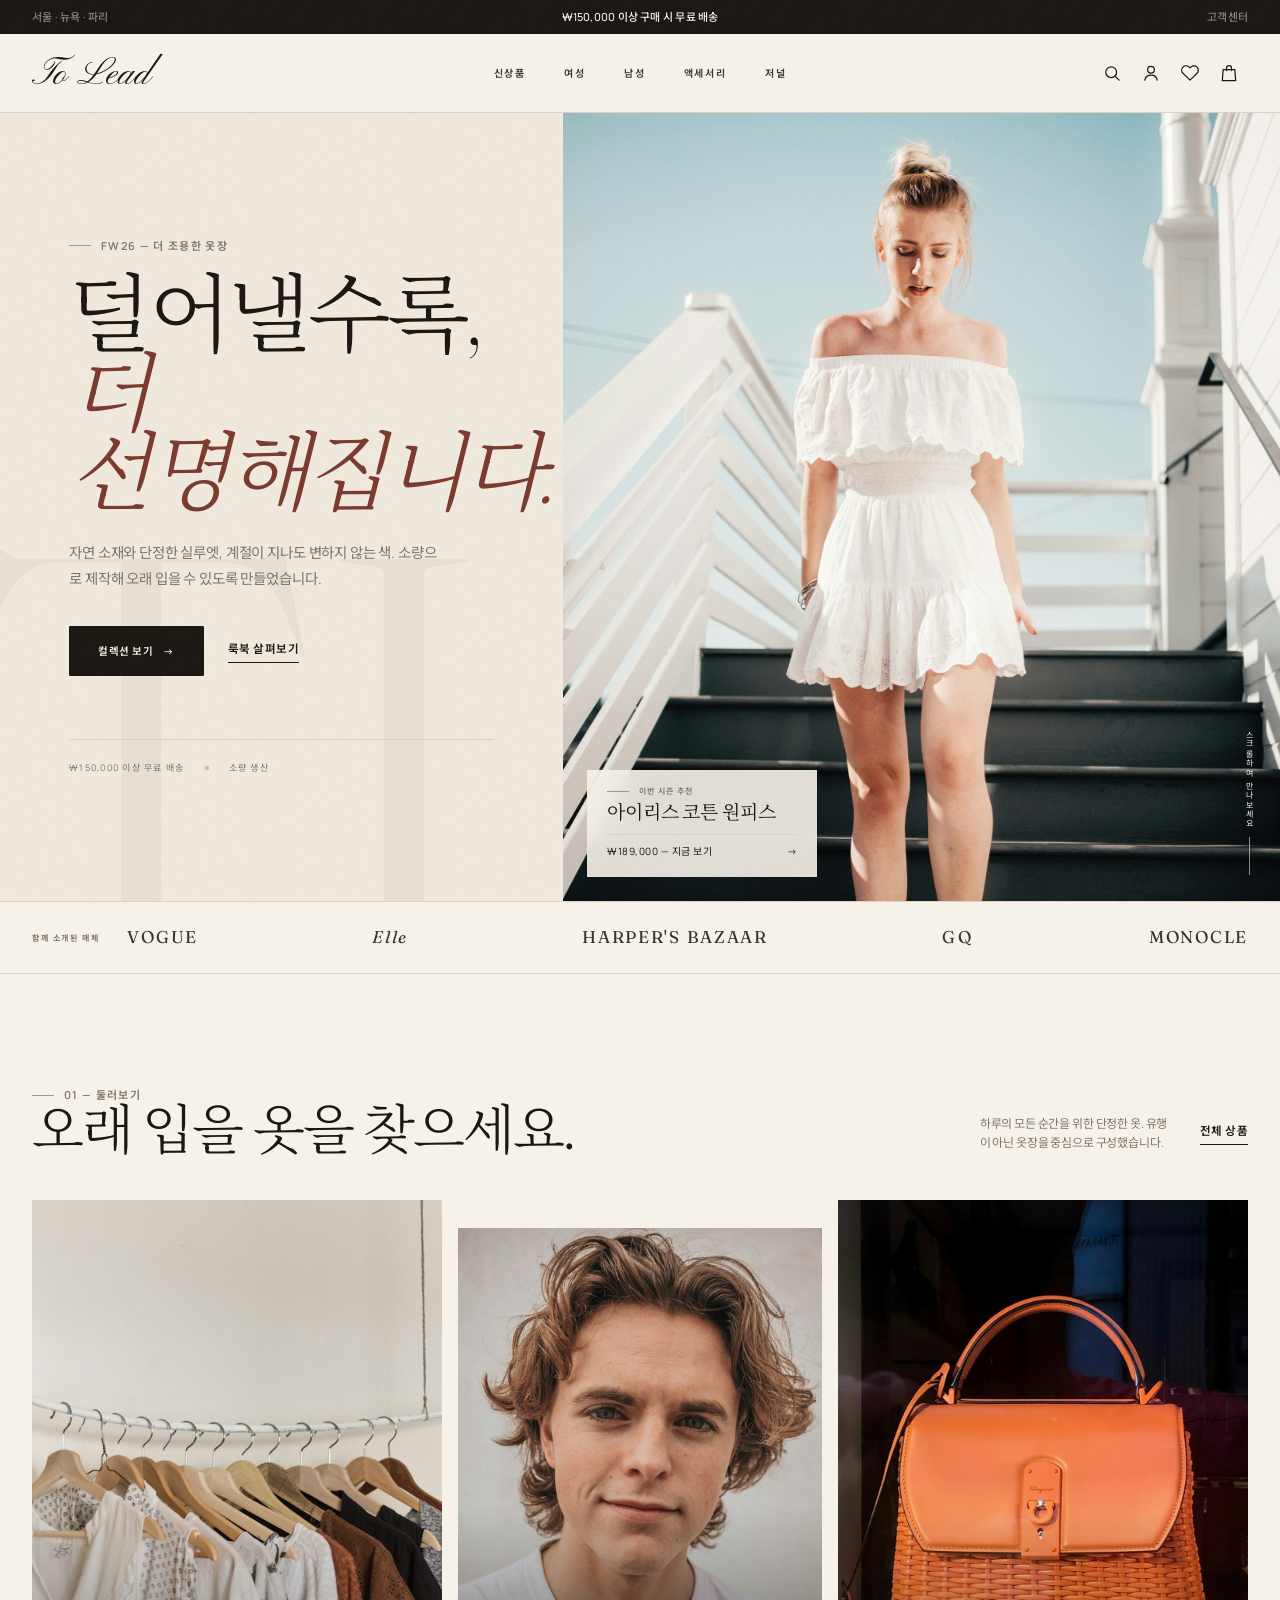
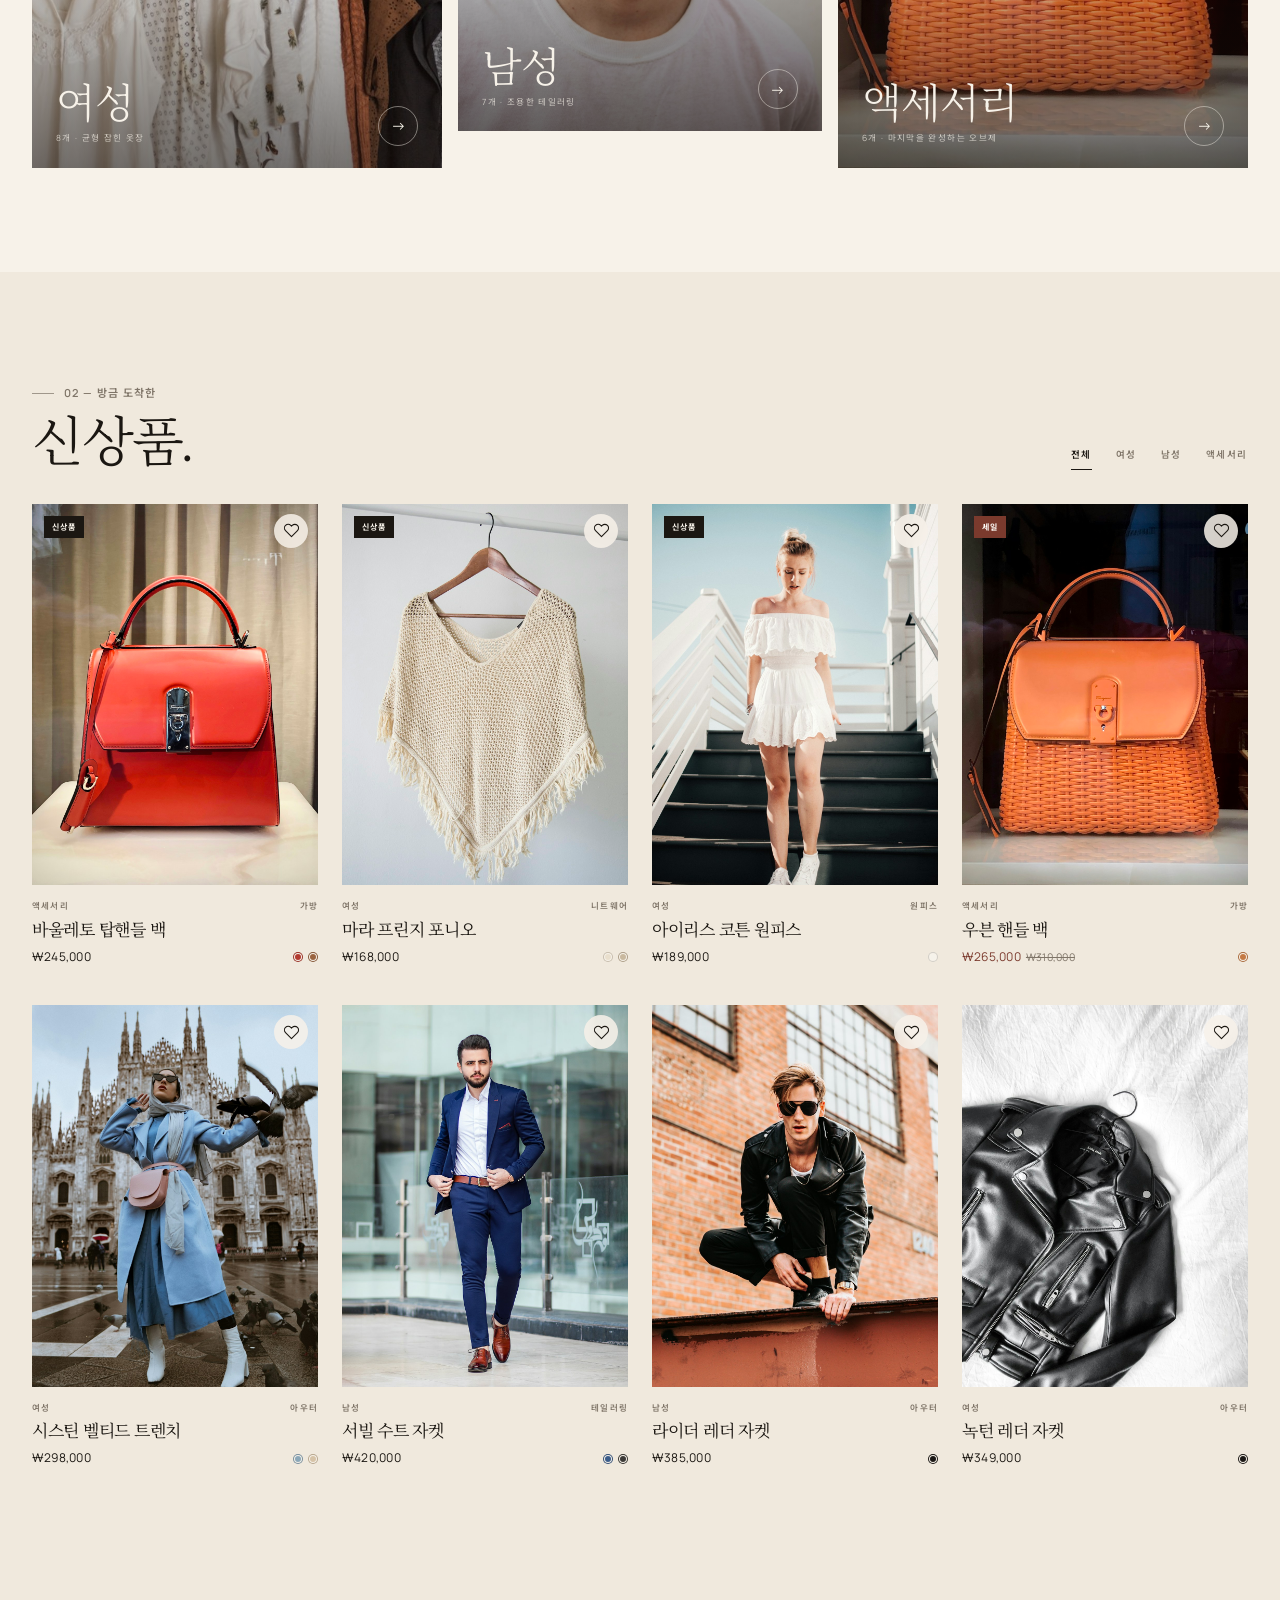
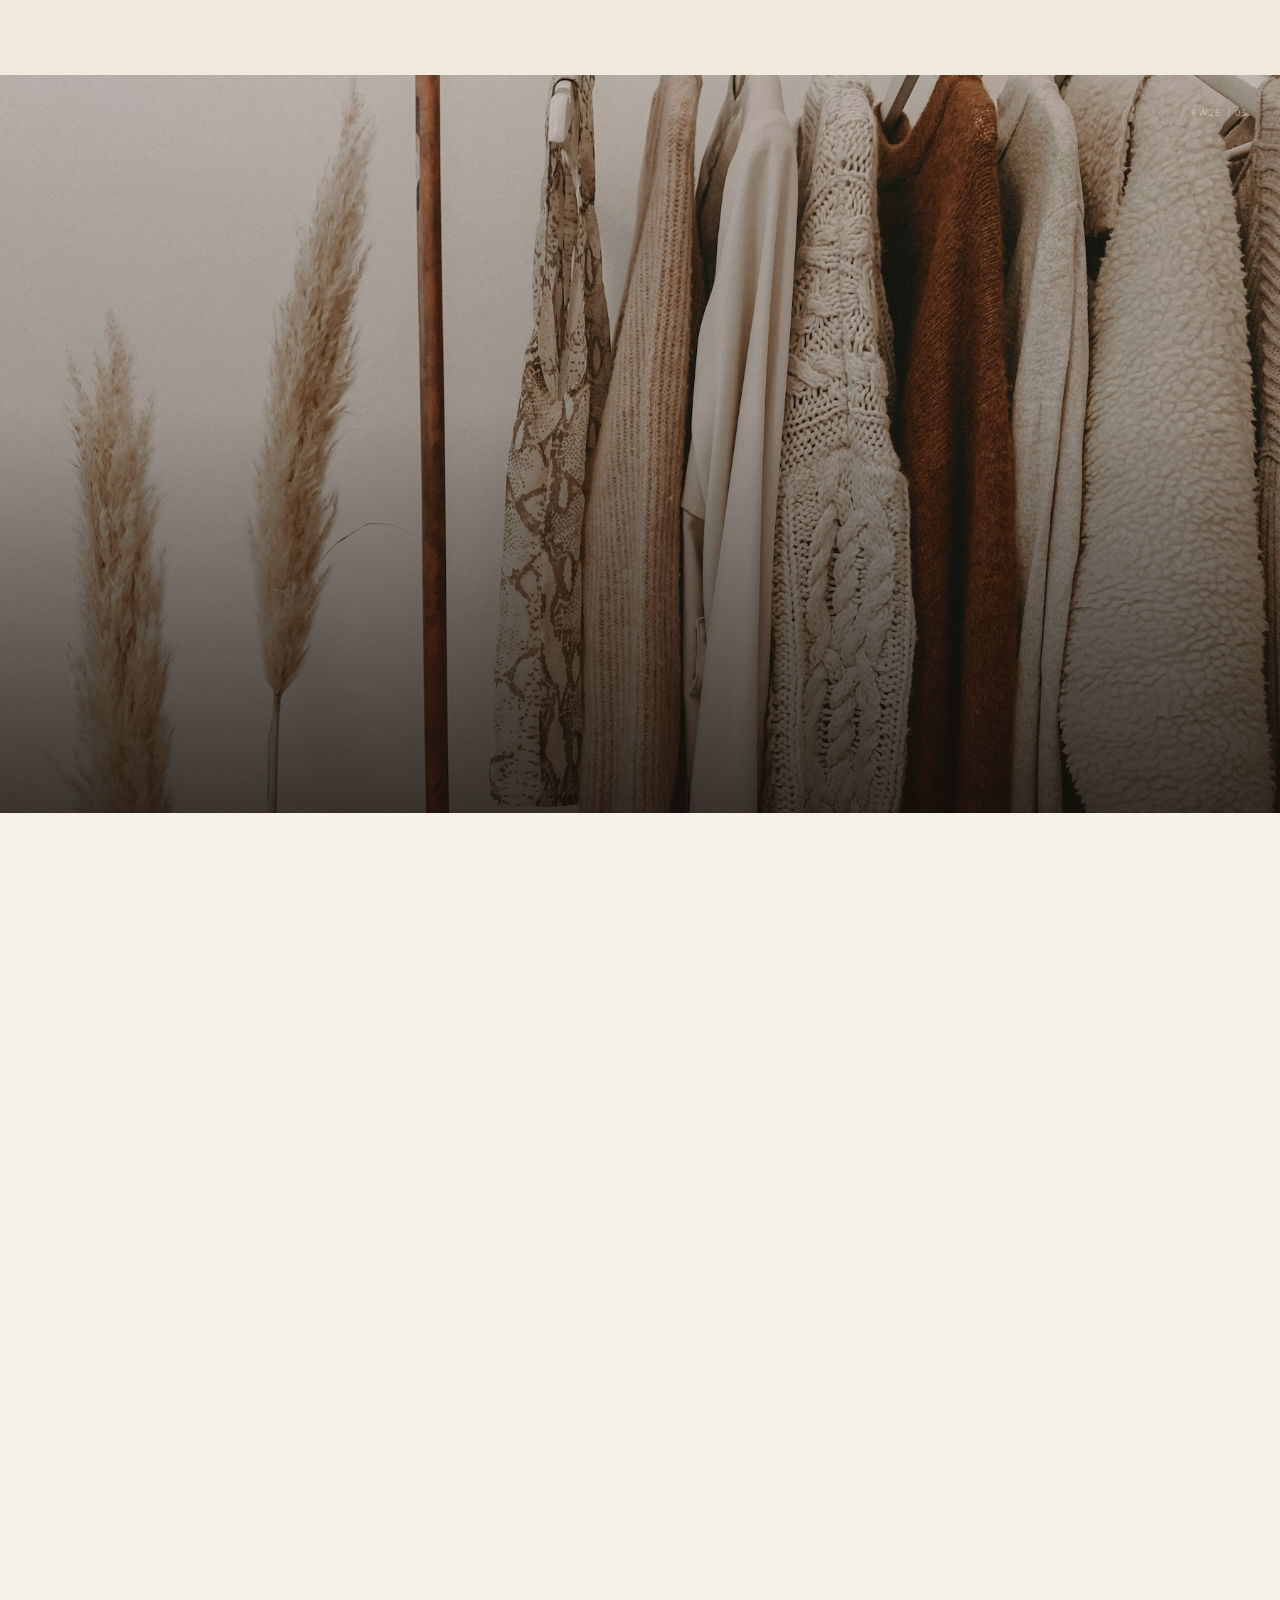
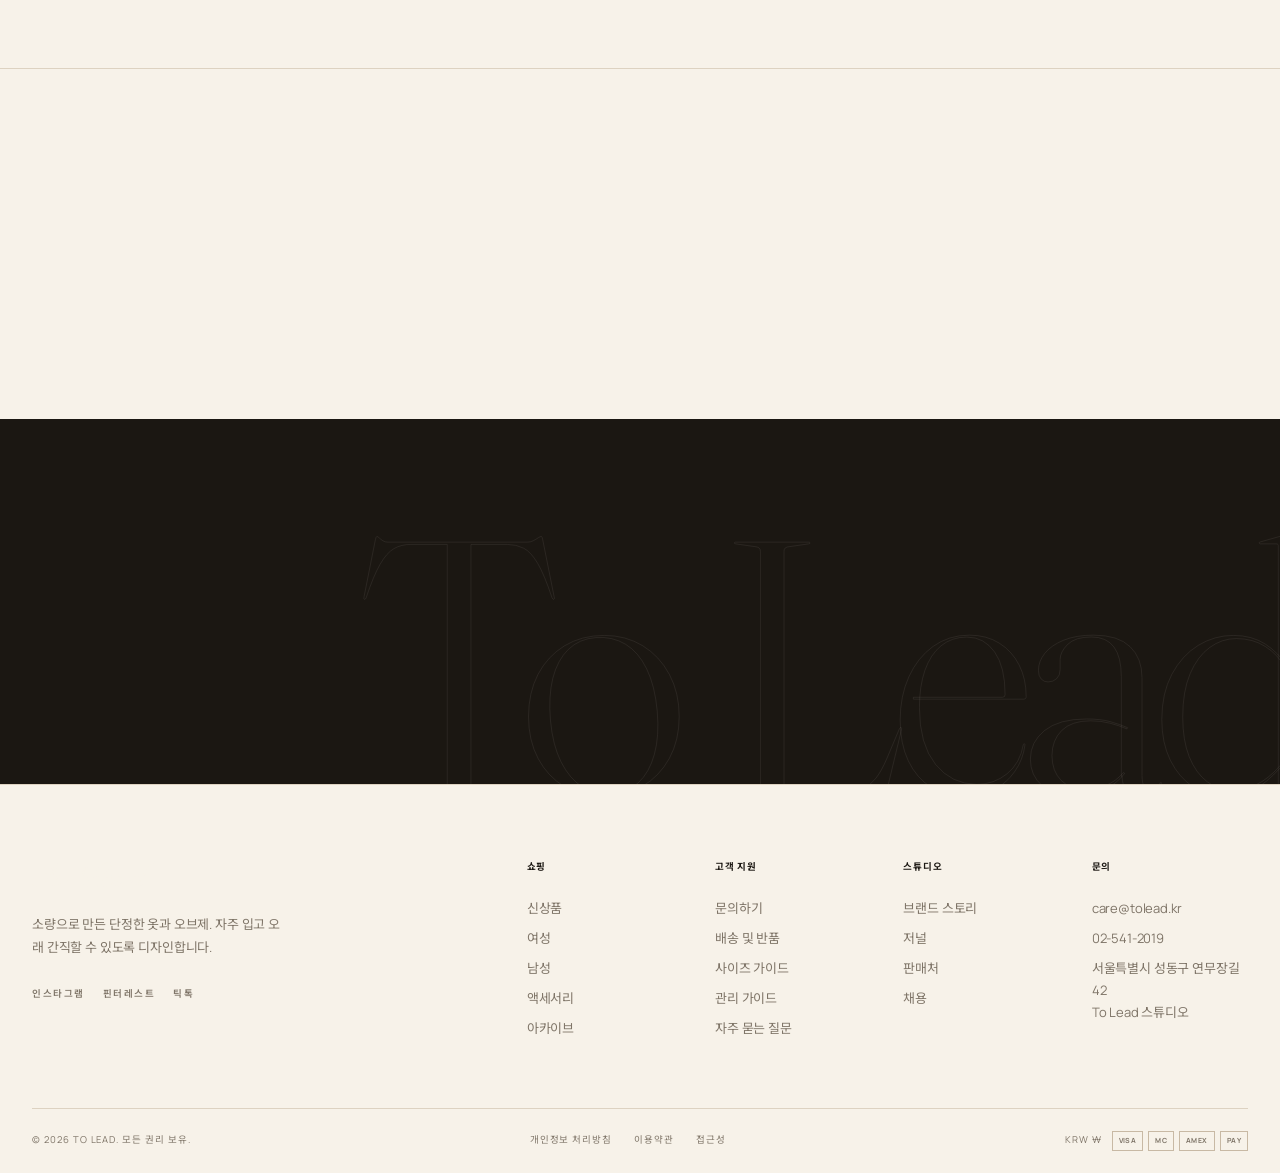
==== index.html @ ca3bbfea "feat: rebrand as To Lead with Korean storefront and full admin content editor" ====
<!DOCTYPE html>
<html lang="ko" class="no-js">
<head>
  <meta charset="utf-8">
  <meta name="viewport" content="width=device-width, initial-scale=1">
  <meta name="theme-color" content="#f7f2e9">
  <meta name="description" content="To Lead — 자연 소재와 단정한 실루엣으로 오래 입을 수 있는 옷을 소량 제작합니다.">
  <title>To Lead — 오래 입는 옷</title>
  <link rel="icon" href="assets/favicon.svg" type="image/svg+xml">
  <link rel="preconnect" href="https://fonts.googleapis.com">
  <link rel="preconnect" href="https://fonts.gstatic.com" crossorigin>
  <link href="https://fonts.googleapis.com/css2?family=Fraunces:ital,opsz,wght@0,9..144,300..600;1,9..144,300..600&family=Manrope:wght@300;400;500;600;700&family=Noto+Sans+KR:wght@300;400;500;600&family=Noto+Serif+KR:wght@300;400;500;600&family=Pinyon+Script&display=swap" rel="stylesheet">
  <link rel="stylesheet" href="assets/css/base.css">
  <link rel="stylesheet" href="assets/css/home.css">
  <script>document.documentElement.className = document.documentElement.className.replace('no-js', 'js');</script>
</head>
<body data-page="home">
  <noscript><div class="noscript-note">To Lead는 컬렉션과 쇼핑백을 보려면 JavaScript가 필요합니다.</div></noscript>
  <div id="site-header"></div>

  <main id="main">
    <!-- Hero ---------------------------------------------------------------->
    <section class="hero" aria-labelledby="hero-title">
      <div class="hero__copy">
        <p class="eyebrow hero__eyebrow" data-hero-eyebrow data-content="heroEyebrow">FW26 — 더 조용한 옷장</p>
        <h1 class="display hero__title" id="hero-title">
          <span data-hero-title data-content="heroTitle">덜어낼수록,</span>
          <em data-hero-italic data-content="heroItalic">더 선명해집니다.</em>
        </h1>
        <p class="hero__lede" data-hero-lede data-content="heroLede">자연 소재와 단정한 실루엣, 계절이 지나도 변하지 않는 색.</p>
        <div class="hero__actions">
          <a class="btn" href="shop.html" data-hero-cta>컬렉션 보기 <span aria-hidden="true">→</span></a>
          <a class="link-underline" href="index.html#editorial" data-content="heroSecondary">룩북 살펴보기</a>
        </div>
        <div class="hero__foot">
          <span data-content="pdpAssurance1">₩150,000 이상 무료 배송</span>
          <span data-content="value2Title">소량 생산</span>
        </div>
      </div>
      <figure class="hero__media">
        <img src="assets/images/hero.jpg" alt="돌계단 위에서 화이트 코튼 원피스를 입은 모델" fetchpriority="high" data-content-src="heroImage" data-content-alt="heroImageAlt">
        <figcaption class="hero__caption">
          <span class="eyebrow" data-content="heroCaptionLabel">이번 시즌 추천</span>
          <strong data-content="heroCaptionName">아이리스 코튼 원피스</strong>
          <a href="product.html?id=iris-cotton-dress" data-hero-product><span data-content="heroCaptionPrice">₩189,000 — 지금 보기</span><span aria-hidden="true">→</span></a>
        </figcaption>
        <span class="hero__scroll" data-content="heroScroll">스크롤하여 만나보세요</span>
      </figure>
    </section>

    <!-- Press --------------------------------------------------------------->
    <section class="press" aria-labelledby="press-label">
      <div class="press__inner container-wide">
        <span class="press__label" id="press-label" data-content="pressLabel">함께 소개된 매체</span>
        <div class="press__logos" aria-label="Vogue, Elle, Harper's Bazaar, GQ, Monocle">
          <span data-content="press1">VOGUE</span><span data-content="press2">Elle</span><span data-content="press3">HARPER'S BAZAAR</span><span data-content="press4">GQ</span><span data-content="press5">MONOCLE</span>
        </div>
      </div>
    </section>

    <!-- Categories ---------------------------------------------------------->
    <section class="section categories" aria-labelledby="categories-title">
      <div class="container-wide">
        <div class="section-head" data-reveal>
          <div>
            <p class="eyebrow" data-content="categoriesEyebrow">01 — 둘러보기</p>
            <h2 class="section-head__title" id="categories-title" data-content="categoriesTitle">오래 입을 옷을 찾으세요.</h2>
          </div>
          <div class="section-head__side">
            <p class="section-head__note" data-content="categoriesNote">하루의 모든 순간을 위한 단정한 옷.</p>
            <a class="link-underline" href="shop.html" data-content="categoriesCta">전체 상품 <span aria-hidden="true">→</span></a>
          </div>
        </div>
        <div class="categories__grid">
          <a class="category-card" href="shop.html?gender=women" data-reveal>
            <div class="category-card__media"><img src="assets/images/category-women.jpg" alt="아이보리 블라우스가 걸린 옷장" loading="lazy" data-content-src="catWomenImage" data-content-alt="catWomenAlt"></div>
            <div class="category-card__body">
              <div><div class="category-card__title" data-content="catWomenTitle">여성</div><div class="category-card__meta" data-category-count="women" data-content="catWomenMeta">균형 잡힌 옷장</div></div>
              <span class="category-card__arrow" aria-hidden="true">→</span>
            </div>
          </a>
          <a class="category-card" href="shop.html?gender=men" data-reveal data-delay="1">
            <div class="category-card__media"><img src="assets/images/category-men.jpg" alt="화이트 헤비 코튼 티를 입은 남성" loading="lazy" data-content-src="catMenImage" data-content-alt="catMenAlt"></div>
            <div class="category-card__body">
              <div><div class="category-card__title" data-content="catMenTitle">남성</div><div class="category-card__meta" data-category-count="men" data-content="catMenMeta">조용한 테일러링</div></div>
              <span class="category-card__arrow" aria-hidden="true">→</span>
            </div>
          </a>
          <a class="category-card" href="shop.html?gender=accessories" data-reveal data-delay="2">
            <div class="category-card__media"><img src="assets/images/category-accessories.jpg" alt="오렌지 컬러 우븐 레더 백" loading="lazy" data-content-src="catAccImage" data-content-alt="catAccAlt"></div>
            <div class="category-card__body">
              <div><div class="category-card__title" data-content="catAccTitle">액세서리</div><div class="category-card__meta" data-category-count="accessories" data-content="catAccMeta">마지막을 완성하는 오브제</div></div>
              <span class="category-card__arrow" aria-hidden="true">→</span>
            </div>
          </a>
        </div>
      </div>
    </section>

    <!-- New in -------------------------------------------------------------->
    <section class="section new-in" aria-labelledby="new-title">
      <div class="container-wide">
        <div class="new-in__head" data-reveal>
          <div>
            <p class="eyebrow" data-content="newEyebrow">02 — 방금 도착한</p>
            <h2 class="section-head__title" id="new-title" style="margin-top:14px" data-content="newTitle">신상품.</h2>
          </div>
          <div class="collection-tabs" role="tablist" aria-label="신상품 필터">
            <button type="button" class="is-active" data-new-filter="all" role="tab" aria-selected="true">전체</button>
            <button type="button" data-new-filter="women" role="tab" aria-selected="false" data-nav-label="navWomen">여성</button>
            <button type="button" data-new-filter="men" role="tab" aria-selected="false" data-nav-label="navMen">남성</button>
            <button type="button" data-new-filter="accessories" role="tab" aria-selected="false" data-nav-label="navAccessories">액세서리</button>
          </div>
        </div>
        <div class="product-grid" id="new-grid" aria-live="polite"></div>
        <div class="new-in__foot" data-reveal>
          <a class="btn btn--outline" href="shop.html?collection=new" data-content="newCta">신상품 전체 보기</a>
        </div>
      </div>
    </section>

    <!-- Editorial ----------------------------------------------------------->
    <section class="editorial" id="editorial" aria-labelledby="editorial-title">
      <img class="editorial__bg" src="assets/images/editorial.jpg" alt="드라이 팜파스와 뉴트럴 컬러 의류가 걸린 랙" loading="lazy" data-content-src="editorialImage" data-content-alt="editorialAlt">
      <span class="editorial__index" data-content="editorialIndex">FW26 / 03</span>
      <div class="editorial__inner container-wide">
        <div data-reveal>
          <p class="eyebrow eyebrow--light" data-content="editorialEyebrow">FW26 에디트</p>
          <h2 class="editorial__title" id="editorial-title" data-editorial-title><span data-content="editorialTitle">부드러운 구조,</span> <em data-content="editorialItalic">조용한 확신.</em></h2>
        </div>
        <div class="editorial__side" data-reveal data-delay="1">
          <p data-editorial-lede data-content="editorialLede">질감과 비율, 그리고 오래 곁에 남는 옷에 대한 탐구.</p>
          <a class="btn btn--ghost-light" href="shop.html" data-content="editorialCta">에디트 쇼핑하기 <span aria-hidden="true">→</span></a>
        </div>
      </div>
    </section>

    <!-- Story --------------------------------------------------------------->
    <section class="section story" id="story" aria-labelledby="story-title">
      <div class="container-wide story__grid">
        <div class="story__media" data-reveal>
          <img src="assets/images/story.jpg" alt="따뜻한 톤의 의류가 걸린 To Lead 스튜디오" loading="lazy" data-content-src="storyImage" data-content-alt="storyAlt">
          <span class="story__stamp" data-content="storyStamp" data-content-breaks>소량 제작<br>2019년부터</span>
        </div>
        <div class="story__copy" data-reveal data-delay="1">
          <p class="eyebrow" data-content="storyEyebrow">04 — 우리의 방식</p>
          <h2 class="story__title" id="story-title"><span data-content="storyTitle">더 적게, 더 좋게.</span> <em data-content="storyItalic">의도적으로.</em></h2>
          <p data-content="storyP1">포르투갈, 이탈리아, 한국의 작은 메이커들과 함께 소량으로 제작합니다.</p>
          <p data-content="storyP2">자연 소재. 정직한 구조. 유행을 타지 않는 색.</p>
          <p class="story__signature" data-content="storySignature">— To Lead 스튜디오</p>
          <div class="story__stats">
            <div class="story__stat"><strong data-content="storyStat1Value">30</strong><span data-content="storyStat1Label">시즌당 아이템</span></div>
            <div class="story__stat"><strong data-content="storyStat2Value">12</strong><span data-content="storyStat2Label">협업 메이커</span></div>
            <div class="story__stat"><strong data-content="storyStat3Value">96%</strong><span data-content="storyStat3Label">천연 소재</span></div>
          </div>
        </div>
      </div>
    </section>

    <!-- Values -------------------------------------------------------------->
    <section class="section--tight values" aria-label="우리의 약속">
      <div class="container-wide">
        <div class="values__grid">
          <div class="value" data-reveal>
            <svg viewBox="0 0 24 24" aria-hidden="true"><path d="M20.5 3.5C13 3.5 5 7 5 14.5c0 3 2 6 5 6 7.5 0 10.5-8.5 10.5-17Z"/><path d="M4 21c2.5-6 6.5-10.5 12-14"/></svg>
            <h3 data-content="value1Title">천연 소재</h3>
            <p data-content="value1Text">울, 실크, 리넨, 유기농 코튼.</p>
          </div>
          <div class="value" data-reveal data-delay="1">
            <svg viewBox="0 0 24 24" aria-hidden="true"><path d="M4 7h16v13H4z"/><path d="M8 7V4h8v3M4 12h16"/><path d="M10 12v3h4v-3"/></svg>
            <h3 data-content="value2Title">소량 생산</h3>
            <p data-content="value2Text">협업 아틀리에와 한정 수량으로 제작합니다.</p>
          </div>
          <div class="value" data-reveal data-delay="2">
            <svg viewBox="0 0 24 24" aria-hidden="true"><path d="M3 12a9 9 0 1 0 3-6.7"/><path d="M3 4v5h5"/><path d="M12 7v5l3 2"/></svg>
            <h3 data-content="value3Title">30일 반품</h3>
            <p data-content="value3Text">배송 후 30일 이내 무료로 반품할 수 있습니다.</p>
          </div>
          <div class="value" data-reveal data-delay="3">
            <svg viewBox="0 0 24 24" aria-hidden="true"><path d="M2 7h11v10H2zM13 10h4l4 3v4h-8z"/><circle cx="6" cy="18" r="2"/><circle cx="18" cy="18" r="2"/></svg>
            <h3 data-content="value4Title">탄소중립 배송</h3>
            <p data-content="value4Text">모든 주문은 재생·재활용 포장재로 배송됩니다.</p>
          </div>
        </div>
      </div>
    </section>

    <!-- Newsletter ---------------------------------------------------------->
    <section class="newsletter" id="newsletter" aria-labelledby="newsletter-title">
      <div class="container-wide newsletter__grid">
        <div data-reveal>
          <p class="eyebrow eyebrow--light" data-content="newsletterEyebrow">프라이빗 리스트</p>
          <h2 class="newsletter__title" id="newsletter-title"><span data-content="newsletterTitle">조용한 리스트에</span> <em data-content="newsletterItalic">함께하세요.</em></h2>
        </div>
        <div class="newsletter__copy" data-reveal data-delay="1">
          <p data-content="newsletterCopy">신상품과 스튜디오 노트를 가장 먼저 받아보세요.</p>
          <form class="newsletter-form" id="newsletter-form" novalidate>
            <label class="sr-only" for="newsletter-email">이메일 주소</label>
            <input id="newsletter-email" type="email" name="email" placeholder="이메일 주소" autocomplete="email" required>
            <button type="submit" data-content="newsletterButton">구독하기 <span aria-hidden="true">→</span></button>
          </form>
          <p class="newsletter__note" data-content="newsletterNote">구독 시 개인정보 처리방침에 동의하게 됩니다.</p>
          <div class="newsletter__success" role="status">
            <strong data-content="newsletterSuccessTitle">리스트에 등록되었습니다.</strong>
            <span data-content="newsletterSuccessText">스튜디오의 편지와 신상품 소식을 보내드릴게요.</span>
          </div>
        </div>
      </div>
    </section>
  </main>

  <div id="site-footer"></div>

  <script src="assets/js/store.js"></script>
  <script src="assets/js/ui.js"></script>
  <script src="assets/js/home.js"></script>
</body>
</html>
---- assets/css/base.css ----
/* ==========================================================================
   To Lead — base design system
   ========================================================================== */

:root {
  --paper: #f7f2e9;
  --paper-2: #f0e9dd;
  --sand: #e9dfce;
  --sand-deep: #dfd2bd;
  --ink: #1b1712;
  --ink-soft: #38322b;
  --muted: #7f7568;
  --line: #ddd2c1;
  --line-strong: #c8b9a4;
  --accent: #7b3a2d;
  --accent-soft: #a45a49;
  --olive: #4b5343;
  --white: #fffdf8;
  --serif: "Fraunces", "Noto Serif KR", "Iowan Old Style", Georgia, serif;
  --sans: "Manrope", "Noto Sans KR", "Helvetica Neue", Arial, sans-serif;
  --script: "Pinyon Script", "Noto Serif KR", cursive;
  --ease: cubic-bezier(.22, .61, .36, 1);
  --ease-out: cubic-bezier(.16, 1, .3, 1);
  --container: 1320px;
  --container-wide: 1560px;
  --header-h: 78px;
  --announce-h: 34px;
  --shadow-soft: 0 24px 70px rgba(39, 28, 17, .14);
  --shadow-card: 0 1px 0 rgba(255, 255, 255, .4) inset, 0 20px 50px rgba(39, 28, 17, .07);
}

* { box-sizing: border-box; }

html {
  scroll-behavior: smooth;
  -webkit-text-size-adjust: 100%;
}

body {
  margin: 0;
  background: var(--paper);
  color: var(--ink);
  font-family: var(--sans);
  font-size: 15px;
  font-weight: 400;
  line-height: 1.7;
  letter-spacing: -.01em;
  -webkit-font-smoothing: antialiased;
  text-rendering: optimizeLegibility;
  overflow-x: hidden;
}

/* 한글은 자간을 살짝 좁히고, 라틴 세리프 제목은 원래 리듬을 유지합니다. */
h1, h2, h3, h4, .display, .section-head__title {
  letter-spacing: -.025em;
  word-break: keep-all;
}

body::after {
  content: "";
  position: fixed;
  inset: 0;
  z-index: 9998;
  pointer-events: none;
  opacity: .022;
  background-image: url("data:image/svg+xml,%3Csvg xmlns='http://www.w3.org/2000/svg' width='160' height='160'%3E%3Cfilter id='n'%3E%3CfeTurbulence type='fractalNoise' baseFrequency='.82' numOctaves='3' stitchTiles='stitch'/%3E%3C/filter%3E%3Crect width='100%25' height='100%25' filter='url(%23n)'/%3E%3C/svg%3E");
}

body.no-scroll { overflow: hidden; }

img, svg { display: block; max-width: 100%; }
img { height: auto; }

a { color: inherit; text-decoration: none; }
button, input, select, textarea { font: inherit; color: inherit; }
button { cursor: pointer; }
ul, ol { margin: 0; padding: 0; list-style: none; }
p, h1, h2, h3, h4, h5, figure, blockquote { margin: 0; }
address { font-style: normal; }
::selection { background: var(--ink); color: var(--paper); }

:focus-visible {
  outline: 2px solid var(--accent);
  outline-offset: 3px;
}

.skip-link {
  position: fixed;
  left: 16px;
  top: -100px;
  z-index: 400;
  background: var(--ink);
  color: var(--paper);
  padding: 12px 18px;
  font-size: 12px;
  letter-spacing: .1em;
  text-transform: uppercase;
  transition: top .2s;
}
.skip-link:focus { top: 16px; }

/* Layout ------------------------------------------------------------------ */
.container {
  width: min(var(--container), calc(100% - 80px));
  margin-inline: auto;
}
.container-wide {
  width: min(var(--container-wide), calc(100% - 64px));
  margin-inline: auto;
}
.container-narrow {
  width: min(860px, calc(100% - 48px));
  margin-inline: auto;
}

.section { padding: 104px 0; }
.section--tight { padding: 72px 0; }
.section--paper { background: var(--paper-2); }
.section--ink { background: var(--ink); color: var(--paper); }

.section-head {
  display: grid;
  grid-template-columns: 1fr auto;
  align-items: end;
  gap: 24px;
  margin-bottom: 42px;
}
.section-head__title {
  font-family: var(--serif);
  font-weight: 300;
  font-size: clamp(34px, 4.2vw, 58px);
  line-height: 1.02;
  letter-spacing: -.035em;
  max-width: 18ch;
}
.section-head__side {
  display: flex;
  align-items: center;
  gap: 24px;
  padding-bottom: 6px;
}
.section-head__note {
  color: var(--muted);
  font-size: 12px;
  max-width: 28ch;
  line-height: 1.6;
}

/* Typography -------------------------------------------------------------- */
.display {
  font-family: var(--serif);
  font-weight: 300;
  letter-spacing: -.04em;
  line-height: .96;
  font-optical-sizing: auto;
}
.display em {
  font-style: italic;
  font-weight: 300;
  letter-spacing: -.05em;
}
.eyebrow {
  display: inline-flex;
  align-items: center;
  gap: 10px;
  font-size: 10px;
  font-weight: 600;
  letter-spacing: .24em;
  line-height: 1.3;
  text-transform: uppercase;
  color: var(--muted);
}
.eyebrow::before {
  content: "";
  width: 22px;
  height: 1px;
  background: currentColor;
  opacity: .7;
}
.eyebrow--plain::before { display: none; }
.eyebrow--light { color: rgba(247, 242, 233, .68); }

.lede {
  font-size: 15px;
  line-height: 1.75;
  color: var(--muted);
  max-width: 48ch;
}
.micro {
  font-size: 10px;
  letter-spacing: .16em;
  text-transform: uppercase;
  color: var(--muted);
}

.link-underline {
  display: inline-flex;
  align-items: center;
  gap: 8px;
  width: fit-content;
  padding-bottom: 4px;
  border-bottom: 1px solid currentColor;
  font-size: 10.5px;
  font-weight: 600;
  letter-spacing: .18em;
  text-transform: uppercase;
  transition: gap .3s var(--ease), color .3s;
}
.link-underline:hover { gap: 14px; color: var(--accent); }
.link-underline svg { width: 14px; height: 14px; transition: transform .3s var(--ease); }
.link-underline:hover svg { transform: translateX(2px); }

/* Buttons ----------------------------------------------------------------- */
.btn {
  display: inline-flex;
  align-items: center;
  justify-content: center;
  gap: 10px;
  min-height: 50px;
  padding: 0 28px;
  border: 1px solid var(--ink);
  border-radius: 1px;
  background: var(--ink);
  color: var(--paper);
  font-family: var(--sans);
  font-size: 10.5px;
  font-weight: 600;
  letter-spacing: .18em;
  line-height: 1.2;
  text-transform: uppercase;
  transition: background .3s var(--ease), color .3s var(--ease), border-color .3s var(--ease), transform .3s var(--ease);
}
.btn:hover { background: var(--accent); border-color: var(--accent); color: var(--white); }
.btn:active { transform: translateY(1px); }
.btn:disabled {
  opacity: .42;
  cursor: not-allowed;
  transform: none;
}
.btn svg { width: 15px; height: 15px; }
.btn--outline { background: transparent; color: var(--ink); }
.btn--outline:hover { background: var(--ink); border-color: var(--ink); color: var(--paper); }
.btn--light { background: var(--paper); border-color: var(--paper); color: var(--ink); }
.btn--light:hover { background: var(--white); border-color: var(--white); color: var(--ink); }
.btn--ghost-light { background: transparent; color: var(--paper); border-color: rgba(247, 242, 233, .4); }
.btn--ghost-light:hover { background: var(--paper); color: var(--ink); border-color: var(--paper); }
.btn--full { width: 100%; }
.btn--small { min-height: 40px; padding: 0 18px; font-size: 9.5px; }

.icon-btn {
  position: relative;
  display: inline-flex;
  align-items: center;
  justify-content: center;
  width: 38px;
  height: 38px;
  border: 0;
  background: transparent;
  color: var(--ink);
  transition: color .25s, opacity .25s;
}
.icon-btn:hover { color: var(--accent); }
.icon-btn svg { width: 20px; height: 20px; }
.icon-btn:disabled { opacity: .35; cursor: not-allowed; }

/* Announcement ------------------------------------------------------------ */
.announce {
  height: var(--announce-h);
  display: grid;
  grid-template-columns: 1fr auto 1fr;
  align-items: center;
  gap: 16px;
  padding: 0 32px;
  background: var(--ink);
  color: rgba(247, 242, 233, .82);
  font-size: 9.5px;
  font-weight: 500;
  letter-spacing: .17em;
  text-transform: uppercase;
}
.announce__main { color: var(--paper); }
.announce__side { opacity: .6; }
.announce__side:last-child { text-align: right; }

/* Header ------------------------------------------------------------------ */
.site-header {
  position: sticky;
  top: 0;
  z-index: 60;
  background: rgba(247, 242, 233, .9);
  border-bottom: 1px solid var(--line);
  -webkit-backdrop-filter: blur(16px);
  backdrop-filter: blur(16px);
  transition: box-shadow .35s var(--ease), background .35s;
}
.site-header.is-scrolled {
  background: rgba(247, 242, 233, .96);
  box-shadow: 0 12px 40px rgba(39, 28, 17, .07);
}
.header__inner {
  display: grid;
  grid-template-columns: 1fr auto 1fr;
  align-items: center;
  height: var(--header-h);
}
.header__menu { display: none; justify-self: start; }
.wordmark {
  justify-self: start;
  display: inline-flex;
  align-items: center;
  gap: 4px;
  font-family: var(--script);
  font-size: 38px;
  font-weight: 400;
  letter-spacing: .01em;
  line-height: 1;
  color: var(--ink);
}
.wordmark__name { white-space: nowrap; padding-right: 4px; }
.wordmark--script .wordmark__name { transform: translateY(2px); }
.wordmark--image { padding: 2px 0; }
.wordmark--image img { height: 32px; width: auto; max-width: 180px; object-fit: contain; }
.wordmark.is-light { color: var(--paper); }
.wordmark__mark {
  margin-top: 3px;
  font-family: var(--sans);
  font-size: 7px;
  letter-spacing: 0;
  opacity: .55;
}
.header__nav {
  display: flex;
  align-items: center;
  justify-content: center;
  gap: clamp(20px, 3vw, 42px);
}
.header__nav a {
  position: relative;
  padding: 6px 0;
  font-size: 10px;
  font-weight: 600;
  letter-spacing: .17em;
  text-transform: uppercase;
  color: var(--ink-soft);
  white-space: nowrap;
}
.header__nav a::after {
  content: "";
  position: absolute;
  left: 0;
  right: 0;
  bottom: 0;
  height: 1px;
  background: var(--ink);
  transform: scaleX(0);
  transform-origin: right;
  transition: transform .35s var(--ease);
}
.header__nav a:hover::after,
.header__nav a.is-active::after { transform: scaleX(1); transform-origin: left; }
.header__nav a.is-active { color: var(--ink); }
.header__tools {
  justify-self: end;
  display: flex;
  align-items: center;
  gap: 1px;
}
.tool-count {
  position: absolute;
  top: 4px;
  right: 1px;
  min-width: 15px;
  height: 15px;
  padding: 0 4px;
  border-radius: 20px;
  background: var(--accent);
  color: var(--white);
  font-size: 8px;
  font-weight: 700;
  line-height: 15px;
  text-align: center;
  letter-spacing: 0;
}
.tool-count[data-empty="true"] { display: none; }
.header__account-name {
  display: none;
  margin-right: 4px;
  font-size: 9.5px;
  letter-spacing: .1em;
  text-transform: uppercase;
}

/* Mobile navigation ------------------------------------------------------- */
.mobile-nav {
  position: fixed;
  top: 0;
  left: 0;
  z-index: 96;
  display: flex;
  flex-direction: column;
  width: min(440px, 92vw);
  height: 100dvh;
  padding: 24px 28px 32px;
  background: var(--paper);
  box-shadow: var(--shadow-soft);
  transform: translateX(-105%);
  visibility: hidden;
  transition: transform .5s var(--ease-out), visibility .5s;
}
.mobile-nav.is-open { transform: none; visibility: visible; }
.mobile-nav__head {
  display: flex;
  align-items: center;
  justify-content: space-between;
  padding-bottom: 24px;
  border-bottom: 1px solid var(--line);
}
.mobile-nav__links {
  display: flex;
  flex-direction: column;
  gap: 4px;
  padding: 34px 0;
}
.mobile-nav__links a {
  display: flex;
  align-items: baseline;
  gap: 14px;
  padding: 8px 0;
  font-family: var(--serif);
  font-size: 34px;
  font-weight: 300;
  letter-spacing: -.03em;
  line-height: 1.1;
}
.mobile-nav__links a span {
  font-family: var(--sans);
  font-size: 9px;
  letter-spacing: .14em;
  color: var(--muted);
}
.mobile-nav__links a:hover { color: var(--accent); }
.mobile-nav__foot {
  margin-top: auto;
  padding-top: 24px;
  border-top: 1px solid var(--line);
  display: grid;
  gap: 14px;
  font-size: 12px;
  color: var(--muted);
}
.mobile-nav__foot a { color: var(--ink); }

/* Footer ------------------------------------------------------------------ */
.site-footer {
  background: var(--paper);
  border-top: 1px solid var(--line);
  padding-top: 74px;
}
.footer__top {
  display: grid;
  grid-template-columns: minmax(250px, 1.15fr) 2fr;
  gap: 80px;
  padding-bottom: 64px;
}
.footer__brand { max-width: 330px; }
.footer__brand .wordmark { font-size: 36px; }
.footer__blurb {
  margin-top: 18px;
  color: var(--muted);
  font-size: 13px;
  line-height: 1.8;
  max-width: 32ch;
}
.footer__social {
  display: flex;
  gap: 18px;
  margin-top: 26px;
  font-size: 9.5px;
  font-weight: 600;
  letter-spacing: .16em;
  text-transform: uppercase;
  color: var(--muted);
}
.footer__social a:hover { color: var(--ink); }
.footer__cols {
  display: grid;
  grid-template-columns: repeat(4, 1fr);
  gap: 32px;
}
.footer__col h4 {
  margin-bottom: 18px;
  font-size: 9.5px;
  font-weight: 700;
  letter-spacing: .2em;
  text-transform: uppercase;
}
.footer__col a {
  display: block;
  width: fit-content;
  padding: 4px 0;
  color: var(--muted);
  font-size: 13px;
  transition: color .25s;
}
.footer__col a:hover { color: var(--ink); }
.footer__bottom {
  display: flex;
  align-items: center;
  justify-content: space-between;
  gap: 24px;
  padding: 22px 0;
  border-top: 1px solid var(--line);
  color: var(--muted);
  font-size: 9.5px;
  letter-spacing: .1em;
  text-transform: uppercase;
}
.footer__legal { display: flex; gap: 22px; }
.footer__legal a:hover { color: var(--ink); }
.footer__currency { display: flex; align-items: center; gap: 10px; }
.pay-marks { display: flex; gap: 5px; }
.pay-marks span {
  display: inline-flex;
  align-items: center;
  justify-content: center;
  height: 20px;
  padding: 0 6px;
  border: 1px solid var(--line-strong);
  font-size: 7px;
  font-weight: 700;
  letter-spacing: .06em;
}

/* Overlay, drawers, modals ------------------------------------------------ */
.scrim {
  position: fixed;
  inset: 0;
  z-index: 90;
  background: rgba(22, 17, 12, .42);
  -webkit-backdrop-filter: blur(3px);
  backdrop-filter: blur(3px);
  opacity: 0;
  visibility: hidden;
  transition: opacity .4s var(--ease), visibility .4s;
}
.scrim.is-visible { opacity: 1; visibility: visible; }

.drawer {
  position: fixed;
  top: 0;
  right: 0;
  z-index: 97;
  display: flex;
  flex-direction: column;
  width: min(460px, 100vw);
  height: 100dvh;
  background: var(--paper);
  box-shadow: var(--shadow-soft);
  transform: translateX(105%);
  visibility: hidden;
  transition: transform .5s var(--ease-out), visibility .5s;
}
.drawer.is-open { transform: none; visibility: visible; }
.drawer--wish { z-index: 96; }
.drawer__head {
  display: flex;
  align-items: flex-start;
  justify-content: space-between;
  gap: 16px;
  padding: 26px 28px 20px;
  border-bottom: 1px solid var(--line);
}
.drawer__title {
  font-family: var(--serif);
  font-size: 28px;
  font-weight: 300;
  letter-spacing: -.025em;
  line-height: 1.1;
}
.drawer__title span { color: var(--muted); font-family: var(--sans); font-size: 11px; letter-spacing: .1em; vertical-align: middle; margin-left: 6px; }
.drawer__body { flex: 1; overflow-y: auto; padding: 22px 28px; }
.drawer__foot { border-top: 1px solid var(--line); padding: 22px 28px 26px; }
.drawer__empty {
  display: flex;
  flex-direction: column;
  align-items: center;
  justify-content: center;
  height: 100%;
  min-height: 300px;
  text-align: center;
  color: var(--muted);
}
.drawer__empty svg { width: 38px; height: 38px; margin-bottom: 18px; opacity: .6; }
.drawer__empty h3 { font-family: var(--serif); font-size: 24px; font-weight: 300; color: var(--ink); margin-bottom: 6px; }
.drawer__empty p { font-size: 13px; max-width: 28ch; margin-bottom: 22px; }

.ship-meter { margin-bottom: 20px; }
.ship-meter__label {
  display: flex;
  justify-content: space-between;
  gap: 16px;
  margin-bottom: 8px;
  font-size: 10px;
  letter-spacing: .08em;
  color: var(--muted);
}
.ship-meter__track { height: 2px; background: var(--line); overflow: hidden; }
.ship-meter__fill { height: 100%; background: var(--accent); transition: width .5s var(--ease); }

.cart-line {
  display: grid;
  grid-template-columns: 82px 1fr auto;
  gap: 16px;
  padding: 0 0 20px;
  margin-bottom: 20px;
  border-bottom: 1px solid var(--line);
}
.cart-line:last-child { margin-bottom: 0; }
.cart-line__media { width: 82px; aspect-ratio: 3/4; background: var(--sand); overflow: hidden; }
.cart-line__media img { width: 100%; height: 100%; object-fit: cover; }
.cart-line__info { min-width: 0; }
.cart-line__name {
  font-family: var(--serif);
  font-size: 16px;
  font-weight: 400;
  line-height: 1.25;
  letter-spacing: -.01em;
  margin-bottom: 3px;
}
.cart-line__meta { font-size: 10.5px; letter-spacing: .06em; color: var(--muted); }
.cart-line__price { margin-top: 8px; font-size: 12px; }
.cart-line__side { display: flex; flex-direction: column; align-items: flex-end; justify-content: space-between; }
.cart-line__remove { border: 0; background: none; color: var(--muted); padding: 2px; }
.cart-line__remove:hover { color: var(--accent); }
.cart-line__remove svg { width: 14px; height: 14px; }
.qty {
  display: inline-flex;
  align-items: center;
  border: 1px solid var(--line);
  height: 32px;
}
.qty button {
  width: 28px;
  height: 100%;
  border: 0;
  background: none;
  font-size: 15px;
  line-height: 1;
  color: var(--muted);
}
.qty button:hover { color: var(--ink); }
.qty span { min-width: 22px; text-align: center; font-size: 11px; }

.cart-summary { display: grid; gap: 8px; margin-bottom: 16px; }
.cart-summary__row { display: flex; justify-content: space-between; font-size: 12px; color: var(--muted); }
.cart-summary__row--total {
  margin-top: 6px;
  padding-top: 12px;
  border-top: 1px solid var(--line);
  color: var(--ink);
  font-size: 14px;
  font-weight: 600;
}
.drawer__note { margin-top: 12px; text-align: center; font-size: 9.5px; letter-spacing: .1em; text-transform: uppercase; color: var(--muted); }

.wish-line {
  display: grid;
  grid-template-columns: 72px 1fr auto;
  gap: 14px;
  align-items: center;
  padding: 0 0 18px;
  margin-bottom: 18px;
  border-bottom: 1px solid var(--line);
}
.wish-line__media { width: 72px; aspect-ratio: 3/4; background: var(--sand); overflow: hidden; }
.wish-line__media img { width: 100%; height: 100%; object-fit: cover; }
.wish-line h4 { font-family: var(--serif); font-size: 15px; font-weight: 400; }
.wish-line p { font-size: 11px; color: var(--muted); }
.wish-line__actions { display: flex; flex-direction: column; gap: 8px; align-items: flex-end; }
.wish-line__actions .link-underline { font-size: 8.5px; }

/* Search ------------------------------------------------------------------ */
.search-panel {
  position: fixed;
  inset: 0;
  z-index: 99;
  background: var(--paper);
  opacity: 0;
  visibility: hidden;
  transform: translateY(-2%);
  transition: opacity .35s var(--ease), transform .45s var(--ease-out), visibility .4s;
  overflow-y: auto;
}
.search-panel.is-open { opacity: 1; visibility: visible; transform: none; }
.search-panel__inner { width: min(960px, calc(100% - 48px)); margin: 0 auto; padding: 26px 0 60px; }
.search-panel__head {
  display: flex;
  align-items: center;
  justify-content: space-between;
  padding-bottom: 22px;
  border-bottom: 1px solid var(--line);
}
.search-form { position: relative; margin: 38px 0 12px; }
.search-form input {
  width: 100%;
  padding: 8px 48px 16px 0;
  border: 0;
  border-bottom: 1px solid var(--ink);
  border-radius: 0;
  background: transparent;
  font-family: var(--serif);
  font-size: clamp(30px, 4.5vw, 52px);
  font-weight: 300;
  letter-spacing: -.04em;
  outline: none;
}
.search-form input::placeholder { color: var(--line-strong); }
.search-form__clear { position: absolute; right: 0; bottom: 18px; }
.search-suggestions { display: flex; flex-wrap: wrap; gap: 8px; margin: 18px 0 42px; }
.search-suggestions button {
  border: 1px solid var(--line);
  background: transparent;
  padding: 7px 14px;
  font-size: 10.5px;
  letter-spacing: .08em;
  color: var(--muted);
  transition: border-color .25s, color .25s;
}
.search-suggestions button:hover { border-color: var(--ink); color: var(--ink); }
.search-results { display: grid; grid-template-columns: 1fr 1fr; gap: 12px 32px; }
.search-result {
  display: grid;
  grid-template-columns: 66px 1fr auto;
  align-items: center;
  gap: 14px;
  padding: 10px 0;
  border-bottom: 1px solid var(--line);
}
.search-result__media { width: 66px; aspect-ratio: 3/4; background: var(--sand); overflow: hidden; }
.search-result__media img { width: 100%; height: 100%; object-fit: cover; }
.search-result h4 { font-family: var(--serif); font-size: 15px; font-weight: 400; line-height: 1.25; }
.search-result p { font-size: 10px; color: var(--muted); letter-spacing: .06em; }
.search-result span { font-size: 12px; }
.search-empty { padding: 30px 0; color: var(--muted); font-size: 13px; }
.search-heading { margin: 0 0 12px; font-size: 10px; letter-spacing: .18em; text-transform: uppercase; color: var(--muted); }

/* Modal ------------------------------------------------------------------- */
.modal {
  position: fixed;
  inset: 0;
  z-index: 100;
  display: grid;
  place-items: center;
  padding: 20px;
  opacity: 0;
  visibility: hidden;
  transition: opacity .3s var(--ease), visibility .3s;
  overflow-y: auto;
}
.modal.is-open { opacity: 1; visibility: visible; }
.modal__dialog {
  position: relative;
  width: min(520px, 100%);
  max-height: calc(100dvh - 40px);
  overflow-y: auto;
  background: var(--paper);
  padding: 42px;
  box-shadow: var(--shadow-soft);
  transform: translateY(16px);
  transition: transform .4s var(--ease-out);
}
.modal.is-open .modal__dialog { transform: none; }
.modal__dialog--wide { width: min(820px, 100%); }
.modal__close { position: absolute; top: 14px; right: 14px; }
.modal__eyebrow { margin-bottom: 12px; }
.modal__title {
  font-family: var(--serif);
  font-size: clamp(28px, 4vw, 40px);
  font-weight: 300;
  line-height: 1.05;
  letter-spacing: -.035em;
}
.modal__text { margin-top: 10px; color: var(--muted); font-size: 13px; line-height: 1.7; }

/* Quick add --------------------------------------------------------------- */
.quick-add__product { display: grid; grid-template-columns: 126px 1fr; gap: 24px; margin: 28px 0 24px; }
.quick-add__media { width: 126px; aspect-ratio: 3/4; background: var(--sand); overflow: hidden; }
.quick-add__media img { width: 100%; height: 100%; object-fit: cover; }
.quick-add__name { font-family: var(--serif); font-size: 22px; font-weight: 400; line-height: 1.15; }
.quick-add__price { font-size: 13px; margin-top: 5px; }
.quick-add__meta { color: var(--muted); font-size: 11px; margin-top: 8px; }
.quick-add__sizes { display: flex; flex-wrap: wrap; gap: 7px; margin: 8px 0 22px; }
.quick-add__sizes button {
  min-width: 42px;
  height: 38px;
  padding: 0 11px;
  border: 1px solid var(--line-strong);
  background: transparent;
  font-size: 10.5px;
  letter-spacing: .06em;
}
.quick-add__sizes button:hover { border-color: var(--ink); }
.quick-add__sizes button.is-selected { background: var(--ink); border-color: var(--ink); color: var(--paper); }
.quick-add__link { margin-top: 15px; display: flex; justify-content: center; }

/* Toasts ------------------------------------------------------------------ */
.toast-stack {
  position: fixed;
  right: 24px;
  bottom: 24px;
  z-index: 300;
  display: flex;
  flex-direction: column;
  align-items: flex-end;
  gap: 8px;
  pointer-events: none;
}
.toast {
  display: flex;
  align-items: center;
  gap: 10px;
  min-width: 220px;
  max-width: 360px;
  padding: 13px 18px;
  background: var(--ink);
  color: var(--paper);
  box-shadow: 0 16px 40px rgba(22, 17, 12, .25);
  font-size: 12px;
  line-height: 1.5;
  letter-spacing: .01em;
  opacity: 0;
  transform: translateY(10px);
  animation: toast-in .35s var(--ease-out) forwards;
}
.toast svg { width: 15px; height: 15px; flex: 0 0 auto; color: var(--sand); }
.toast.is-out { animation: toast-out .3s var(--ease) forwards; }
@keyframes toast-in { to { opacity: 1; transform: none; } }
@keyframes toast-out { to { opacity: 0; transform: translateY(8px); } }

/* Forms ------------------------------------------------------------------- */
.field { display: grid; gap: 7px; }
.field > label,
.form-label {
  font-size: 9.5px;
  font-weight: 700;
  letter-spacing: .16em;
  text-transform: uppercase;
  color: var(--muted);
}
.input,
.select,
.textarea {
  width: 100%;
  height: 50px;
  padding: 0 14px;
  border: 1px solid var(--line-strong);
  border-radius: 1px;
  background: transparent;
  color: var(--ink);
  font-size: 13px;
  outline: none;
  transition: border-color .25s;
}
.textarea { height: auto; min-height: 96px; padding: 12px 14px; resize: vertical; line-height: 1.6; }
.input:focus, .select:focus, .textarea:focus { border-color: var(--ink); }
.input::placeholder, .textarea::placeholder { color: var(--muted); opacity: .7; }
.select {
  appearance: none;
  -webkit-appearance: none;
  padding-right: 38px;
  background-image: url("data:image/svg+xml,%3Csvg xmlns='http://www.w3.org/2000/svg' width='12' height='12' viewBox='0 0 24 24' fill='none' stroke='%231b1712' stroke-width='1.5'%3E%3Cpath d='m6 9 6 6 6-6'/%3E%3C/svg%3E");
  background-repeat: no-repeat;
  background-position: right 14px center;
}
.form-grid { display: grid; grid-template-columns: 1fr 1fr; gap: 16px; }
.form-grid .field--full { grid-column: 1 / -1; }
.form-note { font-size: 11px; line-height: 1.65; color: var(--muted); }
.form-error { color: var(--accent); font-size: 11px; margin-top: 8px; }
.check { display: flex; gap: 10px; align-items: flex-start; font-size: 12px; color: var(--muted); cursor: pointer; }
.check input { width: 15px; height: 15px; margin-top: 2px; accent-color: var(--ink); }

/* Product cards ----------------------------------------------------------- */
.product-grid {
  display: grid;
  grid-template-columns: repeat(4, minmax(0, 1fr));
  gap: 38px 24px;
}
.product-card { position: relative; min-width: 0; }
.product-card__media {
  position: relative;
  display: block;
  aspect-ratio: 3 / 4;
  background: var(--sand);
  overflow: hidden;
}
.product-card__media img {
  width: 100%;
  height: 100%;
  object-fit: cover;
  transition: transform 1.1s var(--ease-out), filter .5s;
}
.product-card:hover .product-card__media img { transform: scale(1.035); }
.product-card__badges {
  position: absolute;
  top: 12px;
  left: 12px;
  z-index: 2;
  display: flex;
  flex-direction: column;
  gap: 5px;
  align-items: flex-start;
}
.badge {
  display: inline-flex;
  align-items: center;
  height: 22px;
  padding: 0 8px;
  background: var(--paper);
  color: var(--ink);
  font-size: 8px;
  font-weight: 700;
  letter-spacing: .14em;
  text-transform: uppercase;
}
.badge--dark { background: var(--ink); color: var(--paper); }
.badge--sale { background: var(--accent); color: var(--white); }
.badge--muted { background: rgba(247, 242, 233, .88); color: var(--ink); }
.wish-btn {
  position: absolute;
  top: 10px;
  right: 10px;
  z-index: 2;
  display: grid;
  place-items: center;
  width: 34px;
  height: 34px;
  border: 0;
  border-radius: 50%;
  background: rgba(247, 242, 233, .86);
  color: var(--ink);
  -webkit-backdrop-filter: blur(6px);
  backdrop-filter: blur(6px);
  transition: background .25s, color .25s, transform .25s;
}
.wish-btn:hover { background: var(--paper); transform: scale(1.05); }
.wish-btn svg { width: 17px; height: 17px; }
.wish-btn.is-active { background: var(--ink); color: var(--paper); }
.wish-btn.is-active svg { fill: currentColor; }
.quick-add-btn {
  position: absolute;
  left: 12px;
  right: 12px;
  bottom: 12px;
  z-index: 2;
  display: flex;
  align-items: center;
  justify-content: center;
  gap: 8px;
  height: 42px;
  border: 0;
  background: rgba(247, 242, 233, .94);
  color: var(--ink);
  font-size: 9px;
  font-weight: 700;
  letter-spacing: .16em;
  text-transform: uppercase;
  -webkit-backdrop-filter: blur(8px);
  backdrop-filter: blur(8px);
  opacity: 0;
  transform: translateY(10px);
  transition: opacity .3s var(--ease), transform .3s var(--ease), background .25s;
}
.quick-add-btn:hover { background: var(--ink); color: var(--paper); }
.quick-add-btn svg { width: 13px; height: 13px; }
.product-card:hover .quick-add-btn,
.product-card:focus-within .quick-add-btn { opacity: 1; transform: none; }
.product-card__info { padding-top: 14px; }
.product-card__meta {
  display: flex;
  justify-content: space-between;
  gap: 10px;
  margin-bottom: 5px;
  font-size: 8.5px;
  font-weight: 600;
  letter-spacing: .14em;
  text-transform: uppercase;
  color: var(--muted);
}
.product-card__name {
  font-family: var(--serif);
  font-size: 17px;
  font-weight: 400;
  line-height: 1.25;
  letter-spacing: -.015em;
}
.product-card__name a:hover { color: var(--accent); }
.product-card__bottom {
  display: flex;
  align-items: center;
  justify-content: space-between;
  gap: 12px;
  margin-top: 7px;
}
.product-card__price { font-size: 12px; letter-spacing: .02em; }
.product-card__price s { color: var(--muted); margin-left: 5px; font-size: 10.5px; }
.product-card__price .sale { color: var(--accent); }
.swatches { display: flex; gap: 5px; }
.swatch-dot {
  width: 10px;
  height: 10px;
  border-radius: 50%;
  border: 1px solid rgba(27, 23, 18, .16);
  box-shadow: 0 0 0 1px var(--paper) inset;
}
.sold-out-note { color: var(--muted); font-size: 10px; letter-spacing: .08em; text-transform: uppercase; }

/* Reveal animations ------------------------------------------------------- */
.js [data-reveal] {
  opacity: 0;
  transform: translateY(26px);
  transition: opacity .9s var(--ease), transform .9s var(--ease);
}
.js [data-reveal].is-in { opacity: 1; transform: none; }
.js [data-reveal][data-delay="1"] { transition-delay: .1s; }
.js [data-reveal][data-delay="2"] { transition-delay: .2s; }
.js [data-reveal][data-delay="3"] { transition-delay: .3s; }

@keyframes fade-up {
  from { opacity: 0; transform: translateY(16px); }
  to { opacity: 1; transform: none; }
}

/* Helpers ----------------------------------------------------------------- */
.sr-only {
  position: absolute;
  width: 1px;
  height: 1px;
  padding: 0;
  margin: -1px;
  overflow: hidden;
  clip: rect(0, 0, 0, 0);
  white-space: nowrap;
  border: 0;
}
.muted { color: var(--muted); }
.text-center { text-align: center; }
.hide { display: none !important; }
.rule { border: 0; border-top: 1px solid var(--line); }
.noscript-note {
  padding: 18px;
  background: var(--sand);
  text-align: center;
  font-size: 13px;
}

/* Responsive -------------------------------------------------------------- */
@media (max-width: 1180px) {
  .header__nav { gap: 22px; }
  .footer__top { gap: 48px; }
  .footer__cols { gap: 24px; }
}

@media (max-width: 980px) {
  :root { --header-h: 68px; }
  .container { width: calc(100% - 56px); }
  .container-wide { width: calc(100% - 48px); }
  .section { padding: 80px 0; }
  .header__nav { display: none; }
  .header__inner { grid-template-columns: auto 1fr auto; }
  .header__menu { display: inline-flex; }
  .wordmark { justify-self: center; font-size: 27px; }
  .header__tools .icon-btn--account,
  .header__tools .icon-btn--wish { display: none; }
  .product-grid { grid-template-columns: repeat(3, minmax(0, 1fr)); }
  .quick-add-btn { opacity: 1; transform: none; }
  .footer__top { grid-template-columns: 1fr; gap: 46px; }
  .footer__brand { max-width: 440px; }
  .search-results { grid-template-columns: 1fr; }
}

@media (max-width: 760px) {
  :root { --header-h: 62px; --announce-h: 31px; }
  .announce { grid-template-columns: 1fr; padding: 0 16px; text-align: center; font-size: 8.5px; letter-spacing: .13em; }
  .announce__side { display: none; }
  .container { width: calc(100% - 36px); }
  .container-wide { width: calc(100% - 32px); }
  .container-narrow { width: calc(100% - 36px); }
  .section { padding: 64px 0; }
  .section--tight { padding: 48px 0; }
  .section-head { grid-template-columns: 1fr; align-items: start; margin-bottom: 28px; }
  .section-head__side { padding: 0; justify-content: space-between; }
  .product-grid { grid-template-columns: repeat(2, minmax(0, 1fr)); gap: 30px 12px; }
  .product-card__name { font-size: 15px; }
  .product-card__meta { font-size: 7.5px; }
  .product-card__price { font-size: 11px; }
  .product-card__bottom { align-items: flex-start; }
  .swatches { display: none; }
  .quick-add-btn { left: 7px; right: 7px; bottom: 7px; height: 36px; font-size: 8px; }
  .wish-btn { top: 7px; right: 7px; width: 30px; height: 30px; }
  .wish-btn svg { width: 15px; height: 15px; }
  .badge { height: 20px; font-size: 7px; padding: 0 6px; }
  .footer__cols { grid-template-columns: 1fr 1fr; row-gap: 34px; }
  .footer__bottom { flex-direction: column; align-items: flex-start; gap: 14px; }
  .footer__legal { flex-wrap: wrap; gap: 10px 18px; }
  .modal__dialog { padding: 34px 24px 28px; }
  .drawer__head { padding: 20px 20px 16px; }
  .drawer__body { padding: 18px 20px; }
  .drawer__foot { padding: 18px 20px 24px; }
  .search-panel__inner { width: calc(100% - 36px); }
  .toast-stack { left: 16px; right: 16px; bottom: 16px; align-items: stretch; }
  .toast { max-width: none; width: 100%; }
  .form-grid { grid-template-columns: 1fr; }
  .footer__top { padding-bottom: 44px; }
}

@media (max-width: 440px) {
  .header__nav { display: none; }
  .header__tools .icon-btn--search { display: none; }
  .quick-add__product { grid-template-columns: 96px 1fr; gap: 16px; }
  .quick-add__media { width: 96px; }
  .search-suggestions { margin-bottom: 28px; }
}

@media (prefers-reduced-motion: reduce) {
  html { scroll-behavior: auto; }
  *, *::before, *::after {
    animation-duration: .001ms !important;
    animation-iteration-count: 1 !important;
    transition-duration: .001ms !important;
  }
  .js [data-reveal] { opacity: 1; transform: none; }
}

/* Korean typography ------------------------------------------------------- */
.eyebrow { font-size: 11px; letter-spacing: .12em; }
.micro { font-size: 10.5px; letter-spacing: .05em; }
.link-underline { font-size: 11.5px; letter-spacing: .04em; }
.announce { font-size: 11px; letter-spacing: .02em; }
.btn { letter-spacing: .05em; }
.display { line-height: 1.02; }
.footer__col h4 { letter-spacing: .08em; }
.field label { letter-spacing: .04em; text-transform: none; }
.toast { letter-spacing: 0; }
---- assets/css/home.css ----
/* ==========================================================================
   To Lead — 랜딩 페이지
   ========================================================================== */

.hero {
  position: relative;
  display: grid;
  grid-template-columns: minmax(430px, 44%) 1fr;
  min-height: calc(100svh - var(--header-h) - var(--announce-h));
  background: var(--paper-2);
  overflow: hidden;
}
.hero__copy {
  position: relative;
  z-index: 2;
  display: flex;
  flex-direction: column;
  justify-content: center;
  padding: clamp(54px, 6.5vw, 104px) clamp(30px, 5.4vw, 86px);
  overflow: hidden;
}
.hero__copy::before {
  content: "TL";
  position: absolute;
  left: -6%;
  bottom: -22%;
  z-index: -1;
  font-family: var(--serif);
  font-size: clamp(380px, 48vw, 720px);
  font-weight: 300;
  line-height: 1;
  color: var(--ink);
  opacity: .035;
  pointer-events: none;
}
.hero__eyebrow { animation: fade-up .9s var(--ease) both; }
.hero__title {
  margin-top: 22px;
  font-size: clamp(56px, 6.7vw, 108px);
  line-height: .92;
  animation: fade-up .9s .08s var(--ease) both;
}
.hero__title em { display: block; color: var(--accent); }
.hero__lede {
  margin-top: 28px;
  max-width: 41ch;
  color: var(--muted);
  font-size: 14.5px;
  line-height: 1.8;
  animation: fade-up .9s .16s var(--ease) both;
}
.hero__actions {
  display: flex;
  align-items: center;
  flex-wrap: wrap;
  gap: 24px;
  margin-top: 34px;
  animation: fade-up .9s .24s var(--ease) both;
}
.hero__foot {
  display: flex;
  align-items: center;
  gap: 20px;
  margin-top: clamp(40px, 7vh, 74px);
  padding-top: 20px;
  border-top: 1px solid var(--line);
  color: var(--muted);
  font-size: 9px;
  letter-spacing: .14em;
  text-transform: uppercase;
  animation: fade-up .9s .32s var(--ease) both;
}
.hero__foot span + span { display: inline-flex; align-items: center; gap: 20px; }
.hero__foot span + span::before { content: ""; width: 4px; height: 4px; border-radius: 50%; background: var(--line-strong); }
.hero__media {
  position: relative;
  min-height: 540px;
  overflow: hidden;
  background: var(--sand);
}
.hero__media > img {
  position: absolute;
  inset: 0;
  width: 100%;
  height: 100%;
  object-fit: cover;
  object-position: center 32%;
  animation: hero-image 1.6s var(--ease-out) both;
}
@keyframes hero-image {
  from { transform: scale(1.06); opacity: .4; }
  to { transform: none; opacity: 1; }
}
.hero__caption {
  position: absolute;
  left: 24px;
  bottom: 24px;
  display: grid;
  gap: 3px;
  min-width: 230px;
  padding: 16px 20px 17px;
  background: rgba(247, 242, 233, .91);
  -webkit-backdrop-filter: blur(12px);
  backdrop-filter: blur(12px);
  animation: fade-up .9s .4s var(--ease) both;
}
.hero__caption .eyebrow { margin-bottom: 2px; font-size: 8px; }
.hero__caption strong { font-family: var(--serif); font-size: 19px; font-weight: 400; line-height: 1.2; }
.hero__caption a {
  display: flex;
  align-items: center;
  justify-content: space-between;
  gap: 20px;
  margin-top: 7px;
  padding-top: 8px;
  border-top: 1px solid var(--line);
  font-size: 10px;
  letter-spacing: .05em;
}
.hero__caption a svg { width: 13px; height: 13px; transition: transform .3s var(--ease); }
.hero__caption a:hover svg { transform: translateX(3px); }
.hero__scroll {
  position: absolute;
  right: 24px;
  bottom: 26px;
  z-index: 2;
  display: flex;
  align-items: center;
  gap: 9px;
  color: var(--paper);
  font-size: 8px;
  letter-spacing: .18em;
  text-transform: uppercase;
  writing-mode: vertical-rl;
}
.hero__scroll::after { content: ""; width: 1px; height: 38px; background: currentColor; opacity: .55; animation: scroll-line 2s var(--ease) infinite; transform-origin: top; }
@keyframes scroll-line { 0%, 100% { transform: scaleY(.35); opacity: .35; } 50% { transform: scaleY(1); opacity: .8; } }

/* Press ------------------------------------------------------------------ */
.press { border-block: 1px solid var(--line); background: var(--paper); }
.press__inner {
  display: flex;
  align-items: center;
  justify-content: space-between;
  gap: 28px;
  padding: 21px 0;
}
.press__label { font-size: 8px; font-weight: 700; letter-spacing: .2em; text-transform: uppercase; color: var(--muted); white-space: nowrap; }
.press__logos { display: flex; align-items: center; justify-content: space-between; flex: 1; gap: clamp(20px, 4vw, 60px); }
.press__logos span {
  font-family: var(--serif);
  font-size: clamp(12px, 1.4vw, 17px);
  font-weight: 400;
  letter-spacing: .1em;
  color: var(--ink-soft);
  white-space: nowrap;
}
.press__logos span:nth-child(2) { font-style: italic; }
.press__logos span:nth-child(4) { letter-spacing: .2em; }

/* Categories -------------------------------------------------------------- */
.categories { background: var(--paper); }
.categories__grid {
  display: grid;
  grid-template-columns: 1.06fr .94fr 1.06fr;
  gap: 16px;
  align-items: start;
}
.category-card {
  position: relative;
  display: block;
  background: var(--sand);
  overflow: hidden;
}
.category-card:nth-child(2) { margin-top: 28px; }
.category-card__media { position: relative; aspect-ratio: 3 / 4.15; overflow: hidden; }
.category-card__media img {
  width: 100%;
  height: 100%;
  object-fit: cover;
  transition: transform 1.2s var(--ease-out);
}
.category-card:hover .category-card__media img { transform: scale(1.045); }
.category-card::after {
  content: "";
  position: absolute;
  inset: 0;
  background: linear-gradient(to top, rgba(21, 16, 11, .58) 0%, rgba(21, 16, 11, .05) 45%, rgba(21, 16, 11, 0) 75%);
  pointer-events: none;
}
.category-card__body {
  position: absolute;
  left: 24px;
  right: 24px;
  bottom: 22px;
  z-index: 2;
  display: flex;
  align-items: flex-end;
  justify-content: space-between;
  gap: 18px;
  color: var(--paper);
}
.category-card__title { font-family: var(--serif); font-size: clamp(28px, 3.2vw, 42px); font-weight: 300; line-height: 1; letter-spacing: -.02em; }
.category-card__meta { margin-top: 7px; font-size: 8.5px; letter-spacing: .16em; text-transform: uppercase; opacity: .72; }
.category-card__arrow {
  display: grid;
  place-items: center;
  width: 40px;
  height: 40px;
  border: 1px solid rgba(247, 242, 233, .45);
  border-radius: 50%;
  flex: 0 0 auto;
  transition: background .3s, color .3s, transform .3s;
}
.category-card__arrow svg { width: 17px; height: 17px; }
.category-card:hover .category-card__arrow { background: var(--paper); color: var(--ink); transform: rotate(-45deg); }

/* New in ------------------------------------------------------------------ */
.new-in { background: var(--paper-2); }
.new-in__head { display: flex; align-items: flex-end; justify-content: space-between; gap: 30px; margin-bottom: 34px; }
.collection-tabs { display: flex; align-items: center; gap: 24px; flex-wrap: wrap; }
.collection-tabs button {
  position: relative;
  border: 0;
  background: transparent;
  padding: 4px 0 7px;
  color: var(--muted);
  font-size: 9.5px;
  font-weight: 600;
  letter-spacing: .16em;
  text-transform: uppercase;
  transition: color .25s;
}
.collection-tabs button::after {
  content: "";
  position: absolute;
  left: 0;
  right: 0;
  bottom: 0;
  height: 1px;
  background: var(--ink);
  transform: scaleX(0);
  transform-origin: right;
  transition: transform .35s var(--ease);
}
.collection-tabs button:hover { color: var(--ink); }
.collection-tabs button.is-active { color: var(--ink); }
.collection-tabs button.is-active::after { transform: scaleX(1); transform-origin: left; }
.new-in__foot { display: flex; justify-content: center; margin-top: 52px; }

/* Editorial band ---------------------------------------------------------- */
.editorial {
  position: relative;
  display: flex;
  align-items: flex-end;
  min-height: min(760px, 82vh);
  background: var(--ink);
  color: var(--paper);
  overflow: hidden;
}
.editorial__bg {
  position: absolute;
  inset: 0;
  width: 100%;
  height: 100%;
  object-fit: cover;
  object-position: center 42%;
  opacity: .86;
  transition: transform 1.2s var(--ease-out);
}
.editorial:hover .editorial__bg { transform: scale(1.025); }
.editorial::after {
  content: "";
  position: absolute;
  inset: 0;
  background: linear-gradient(to top, rgba(18, 13, 9, .76) 0%, rgba(18, 13, 9, .18) 55%, rgba(18, 13, 9, .08) 100%);
}
.editorial__inner {
  position: relative;
  z-index: 2;
  display: grid;
  grid-template-columns: 1fr auto;
  align-items: end;
  gap: 40px;
  padding: 110px 0 70px;
}
.editorial__title {
  margin-top: 16px;
  max-width: 13ch;
  font-family: var(--serif);
  font-size: clamp(42px, 5.6vw, 88px);
  font-weight: 300;
  line-height: .98;
  letter-spacing: -.045em;
}
.editorial__title em { font-style: italic; }
.editorial__side { max-width: 260px; padding-bottom: 6px; }
.editorial__side p { margin-bottom: 22px; font-size: 12px; line-height: 1.8; color: rgba(247, 242, 233, .7); }
.editorial__index { position: absolute; top: 30px; right: 32px; z-index: 2; color: rgba(247, 242, 233, .55); font-size: 9px; letter-spacing: .18em; }

/* Story ------------------------------------------------------------------- */
.story { background: var(--paper); }
.story__grid { display: grid; grid-template-columns: .92fr 1.08fr; gap: clamp(40px, 7vw, 110px); align-items: center; }
.story__media { position: relative; }
.story__media img { width: 100%; aspect-ratio: 4 / 5; object-fit: cover; }
.story__stamp {
  position: absolute;
  right: -24px;
  bottom: 38px;
  display: grid;
  place-items: center;
  width: 116px;
  height: 116px;
  border-radius: 50%;
  background: var(--paper);
  border: 1px solid var(--line);
  font-family: var(--serif);
  font-size: 12px;
  font-style: italic;
  text-align: center;
  line-height: 1.4;
  color: var(--muted);
  box-shadow: 0 12px 40px rgba(39, 28, 17, .08);
}
.story__copy { max-width: 540px; }
.story__title { margin-top: 20px; font-family: var(--serif); font-size: clamp(38px, 4.6vw, 64px); font-weight: 300; line-height: 1.02; letter-spacing: -.04em; }
.story__title em { font-style: italic; color: var(--accent); }
.story__copy p { margin-top: 22px; color: var(--muted); font-size: 14px; line-height: 1.85; max-width: 46ch; }
.story__signature { margin-top: 26px; font-family: var(--serif); font-size: 20px; font-style: italic; color: var(--ink); }
.story__stats {
  display: grid;
  grid-template-columns: repeat(3, 1fr);
  gap: 24px;
  margin-top: 38px;
  padding-top: 26px;
  border-top: 1px solid var(--line);
}
.story__stat strong { display: block; font-family: var(--serif); font-size: 30px; font-weight: 300; line-height: 1; letter-spacing: -.03em; }
.story__stat span { display: block; margin-top: 7px; font-size: 8.5px; letter-spacing: .14em; text-transform: uppercase; color: var(--muted); }

/* Values ------------------------------------------------------------------ */
.values { border-top: 1px solid var(--line); background: var(--paper); }
.values__grid { display: grid; grid-template-columns: repeat(4, 1fr); gap: 0; }
.value {
  display: grid;
  align-content: start;
  gap: 13px;
  padding: 38px 30px 38px 0;
  border-right: 1px solid var(--line);
}
.value + .value { padding-left: 30px; }
.value:last-child { border-right: 0; }
.value svg { width: 25px; height: 25px; stroke: var(--ink-soft); fill: none; stroke-width: 1.2; }
.value h3 { font-size: 13px; font-weight: 600; letter-spacing: .01em; }
.value p { color: var(--muted); font-size: 11.5px; line-height: 1.65; max-width: 24ch; }

/* Newsletter -------------------------------------------------------------- */
.newsletter { position: relative; background: var(--ink); color: var(--paper); overflow: hidden; }
.newsletter::before {
  content: "To Lead";
  position: absolute;
  right: -2%;
  bottom: -16%;
  font-family: var(--serif);
  font-size: clamp(180px, 28vw, 430px);
  font-weight: 300;
  line-height: 1;
  letter-spacing: -.04em;
  color: transparent;
  -webkit-text-stroke: 1px rgba(247, 242, 233, .07);
  pointer-events: none;
}
.newsletter__grid {
  position: relative;
  z-index: 2;
  display: grid;
  grid-template-columns: 1.1fr .9fr;
  gap: 70px;
  align-items: end;
  padding: 90px 0;
}
.newsletter__title { margin-top: 16px; font-family: var(--serif); font-size: clamp(42px, 5vw, 76px); font-weight: 300; line-height: .98; letter-spacing: -.045em; }
.newsletter__title em { font-style: italic; color: var(--sand-deep); }
.newsletter__copy p { max-width: 40ch; color: rgba(247, 242, 233, .62); font-size: 13px; line-height: 1.8; }
.newsletter-form { position: relative; margin-top: 26px; display: flex; align-items: flex-end; gap: 14px; border-bottom: 1px solid rgba(247, 242, 233, .32); }
.newsletter-form input {
  flex: 1;
  height: 50px;
  border: 0;
  background: transparent;
  color: var(--paper);
  font-size: 14px;
  outline: none;
}
.newsletter-form input::placeholder { color: rgba(247, 242, 233, .42); }
.newsletter-form button {
  display: flex;
  align-items: center;
  gap: 8px;
  height: 50px;
  border: 0;
  background: transparent;
  color: var(--paper);
  font-size: 9.5px;
  font-weight: 700;
  letter-spacing: .18em;
  text-transform: uppercase;
  white-space: nowrap;
}
.newsletter-form button svg { width: 15px; height: 15px; transition: transform .3s; }
.newsletter-form button:hover svg { transform: translateX(4px); }
.newsletter__note { margin-top: 14px; font-size: 9.5px; line-height: 1.7; letter-spacing: .04em; color: rgba(247, 242, 233, .38); }
.newsletter__success {
  display: none;
  margin-top: 28px;
  padding: 24px;
  border: 1px solid rgba(247, 242, 233, .18);
  font-size: 13px;
  line-height: 1.7;
  color: rgba(247, 242, 233, .75);
}
.newsletter__success strong { display: block; margin-bottom: 5px; font-family: var(--serif); font-size: 24px; font-weight: 300; color: var(--paper); }
.newsletter.is-done .newsletter-form,
.newsletter.is-done .newsletter__note { display: none; }
.newsletter.is-done .newsletter__success { display: block; animation: fade-up .5s var(--ease) both; }

/* Responsive -------------------------------------------------------------- */
@media (max-width: 1100px) {
  .hero { grid-template-columns: minmax(380px, 47%) 1fr; }
  .categories__grid { gap: 12px; }
  .category-card:nth-child(2) { margin-top: 20px; }
  .store-values { grid-template-columns: repeat(2, 1fr); }
}

@media (max-width: 980px) {
  .hero { grid-template-columns: 1fr 1fr; min-height: 660px; }
  .hero__title { font-size: clamp(48px, 6.7vw, 74px); }
  .hero__copy { padding: 54px 34px; }
  .hero__foot { margin-top: 44px; }
  .editorial__inner { padding: 90px 0 54px; grid-template-columns: 1fr; gap: 26px; }
  .editorial__side { max-width: 340px; }
  .story__grid { gap: 44px; }
  .story__stamp { right: -12px; width: 96px; height: 96px; font-size: 10px; }
  .values__grid { grid-template-columns: 1fr 1fr; }
  .value:nth-child(2) { border-right: 0; }
  .value:nth-child(3), .value:nth-child(4) { border-top: 1px solid var(--line); }
  .value:nth-child(3) { padding-left: 0; }
  .newsletter__grid { grid-template-columns: 1fr; gap: 34px; padding: 72px 0; }
  .newsletter__copy { max-width: 560px; }
}

@media (max-width: 760px) {
  .hero { grid-template-columns: 1fr; min-height: auto; }
  .hero__copy { padding: 48px 18px 36px; }
  .hero__title { margin-top: 18px; font-size: clamp(46px, 13.5vw, 68px); }
  .hero__lede { margin-top: 20px; font-size: 13.5px; }
  .hero__actions { margin-top: 26px; gap: 16px; }
  .hero__actions .btn { min-height: 48px; padding: 0 20px; }
  .hero__foot { margin-top: 38px; flex-wrap: wrap; gap: 10px 16px; }
  .hero__media { min-height: 0; aspect-ratio: 4 / 5; }
  .hero__caption { left: 12px; bottom: 12px; min-width: 0; right: 58px; padding: 12px 14px; }
  .hero__caption strong { font-size: 16px; }
  .hero__scroll { right: 16px; bottom: 18px; }
  .press__inner { flex-direction: column; gap: 12px; padding: 16px 0; }
  .press__logos { width: 100%; gap: 14px; flex-wrap: wrap; justify-content: center; }
  .press__logos span { font-size: 11px; }
  .press__logos span:nth-child(5) { display: none; }
  .categories__grid { grid-template-columns: 1fr; gap: 12px; }
  .category-card:nth-child(2) { margin-top: 0; }
  .category-card__media { aspect-ratio: 4 / 4.4; }
  .category-card__body { left: 18px; right: 18px; bottom: 16px; }
  .category-card__title { font-size: 32px; }
  .new-in__head { flex-direction: column; align-items: flex-start; gap: 18px; margin-bottom: 24px; }
  .collection-tabs { gap: 18px; width: 100%; overflow-x: auto; padding-bottom: 2px; scrollbar-width: none; }
  .collection-tabs::-webkit-scrollbar { display: none; }
  .collection-tabs button { white-space: nowrap; }
  .new-in__foot { margin-top: 36px; }
  .editorial { min-height: 540px; }
  .editorial__inner { padding: 70px 0 40px; }
  .editorial__title { font-size: clamp(38px, 11vw, 56px); }
  .editorial__index { top: 20px; right: 18px; }
  .story__grid { grid-template-columns: 1fr; gap: 34px; }
  .story__stamp { right: 12px; bottom: 16px; width: 86px; height: 86px; font-size: 9px; }
  .story__copy { max-width: none; }
  .story__title { font-size: clamp(36px, 9vw, 48px); }
  .story__stats { gap: 12px; margin-top: 28px; }
  .story__stat strong { font-size: 25px; }
  .values__grid { grid-template-columns: 1fr; }
  .value, .value + .value { padding: 24px 0; border-right: 0; border-top: 1px solid var(--line); }
  .value:first-child { border-top: 0; }
  .value p { max-width: 34ch; }
  .newsletter__grid { padding: 60px 0; gap: 28px; }
  .newsletter__title { font-size: clamp(40px, 11vw, 58px); }
  .newsletter-form { gap: 8px; }
  .newsletter-form input { min-width: 0; }
}
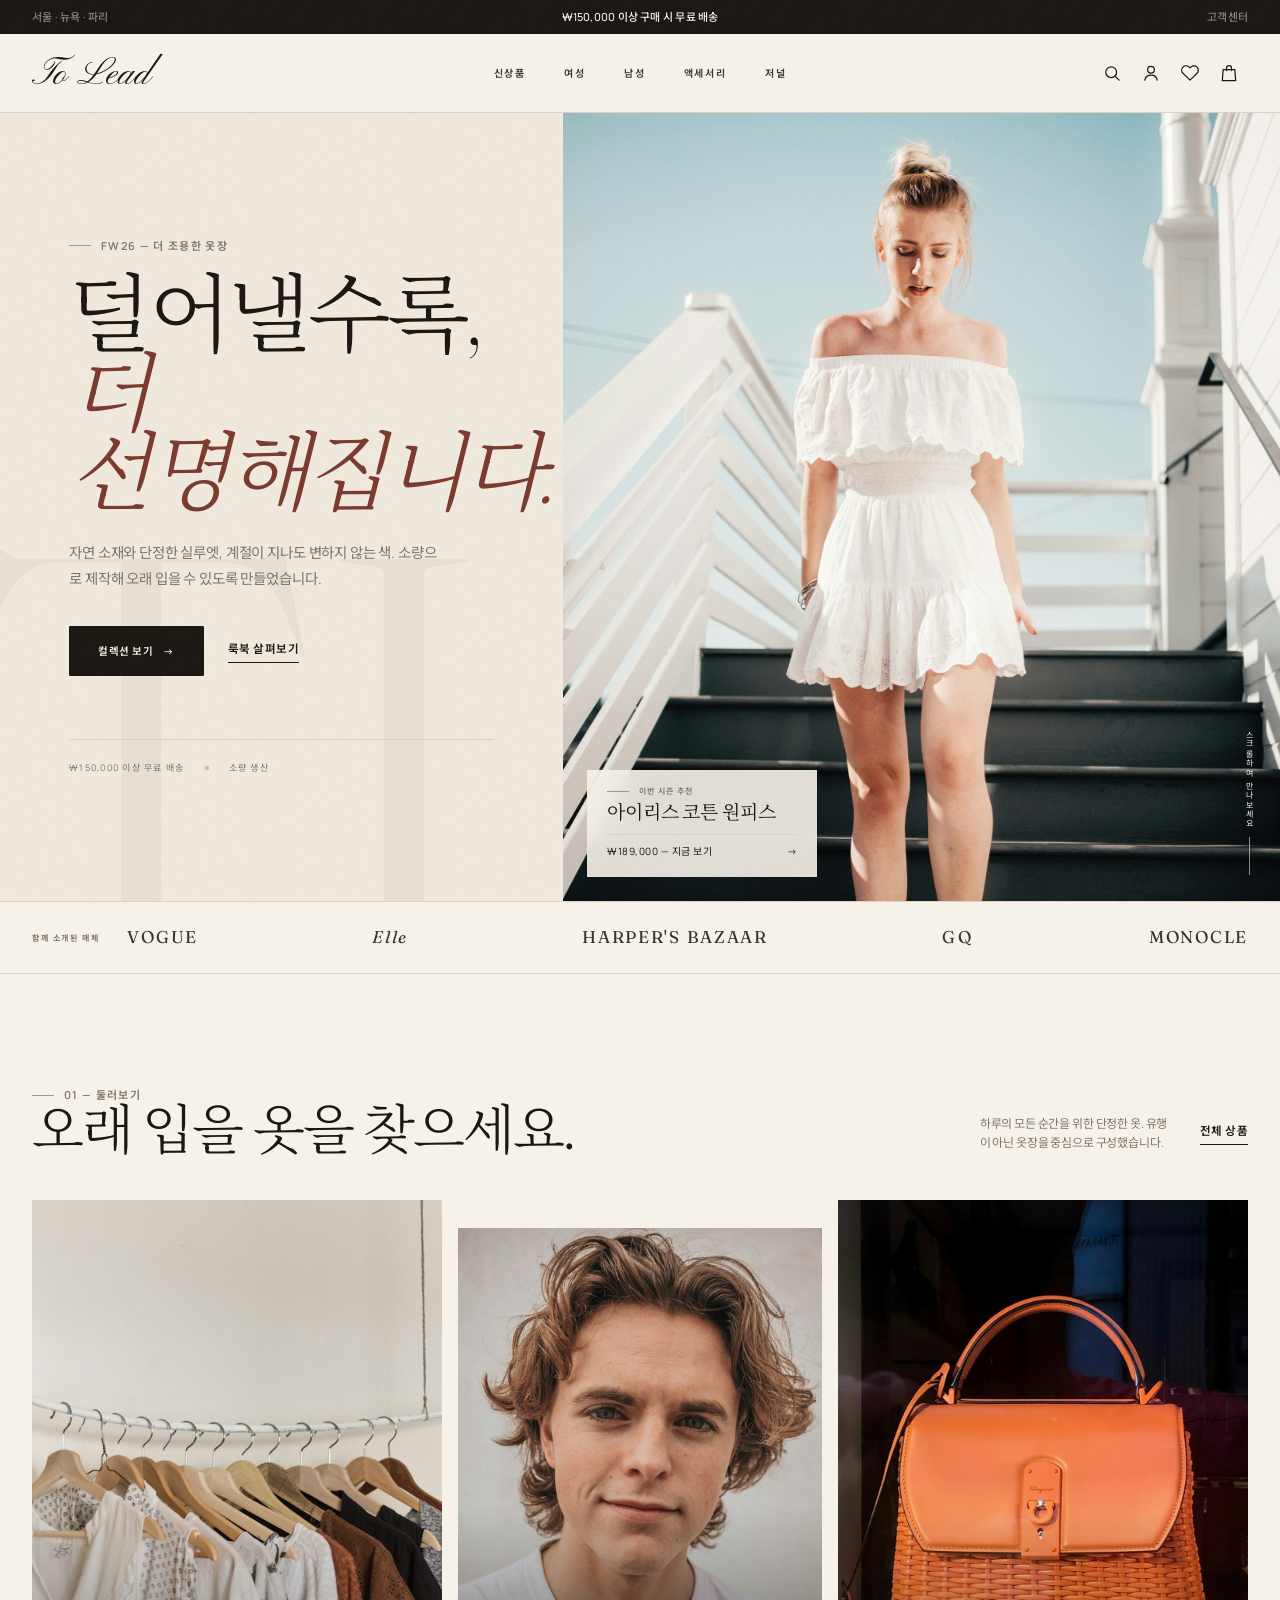
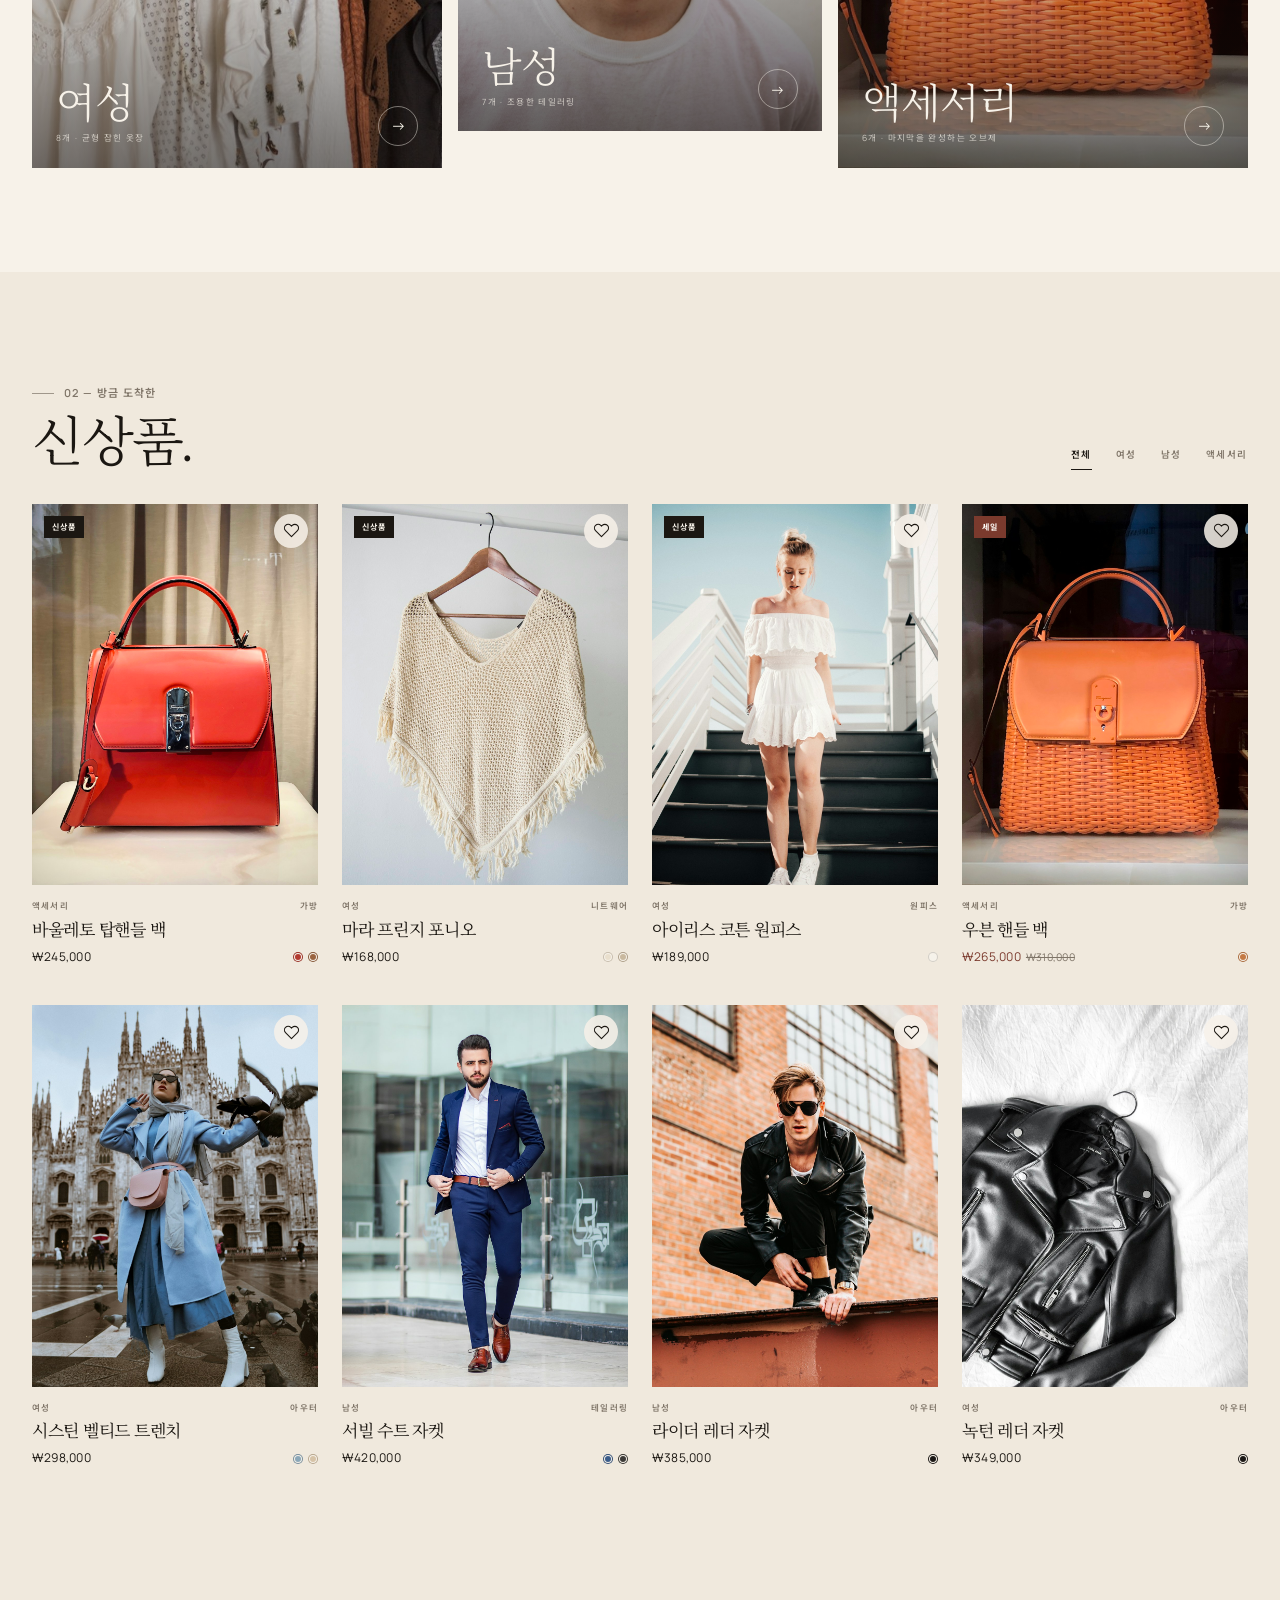
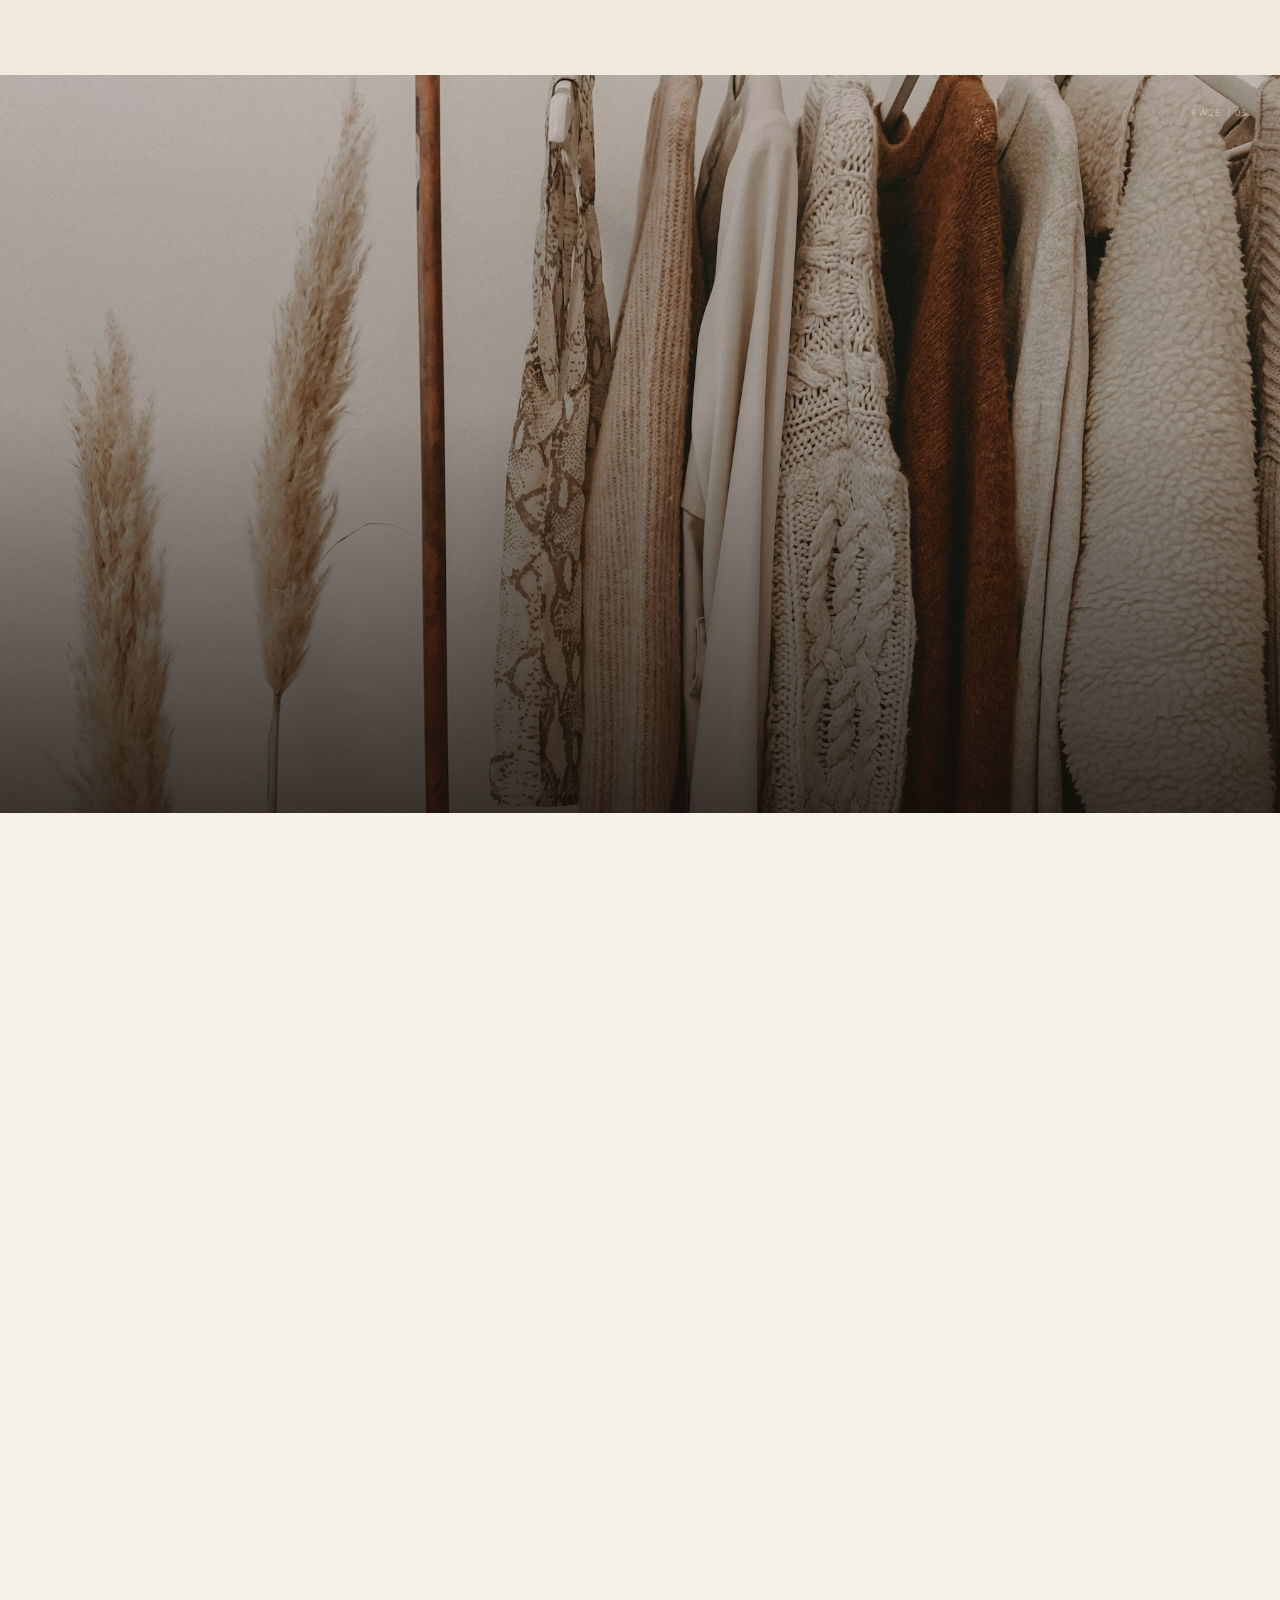
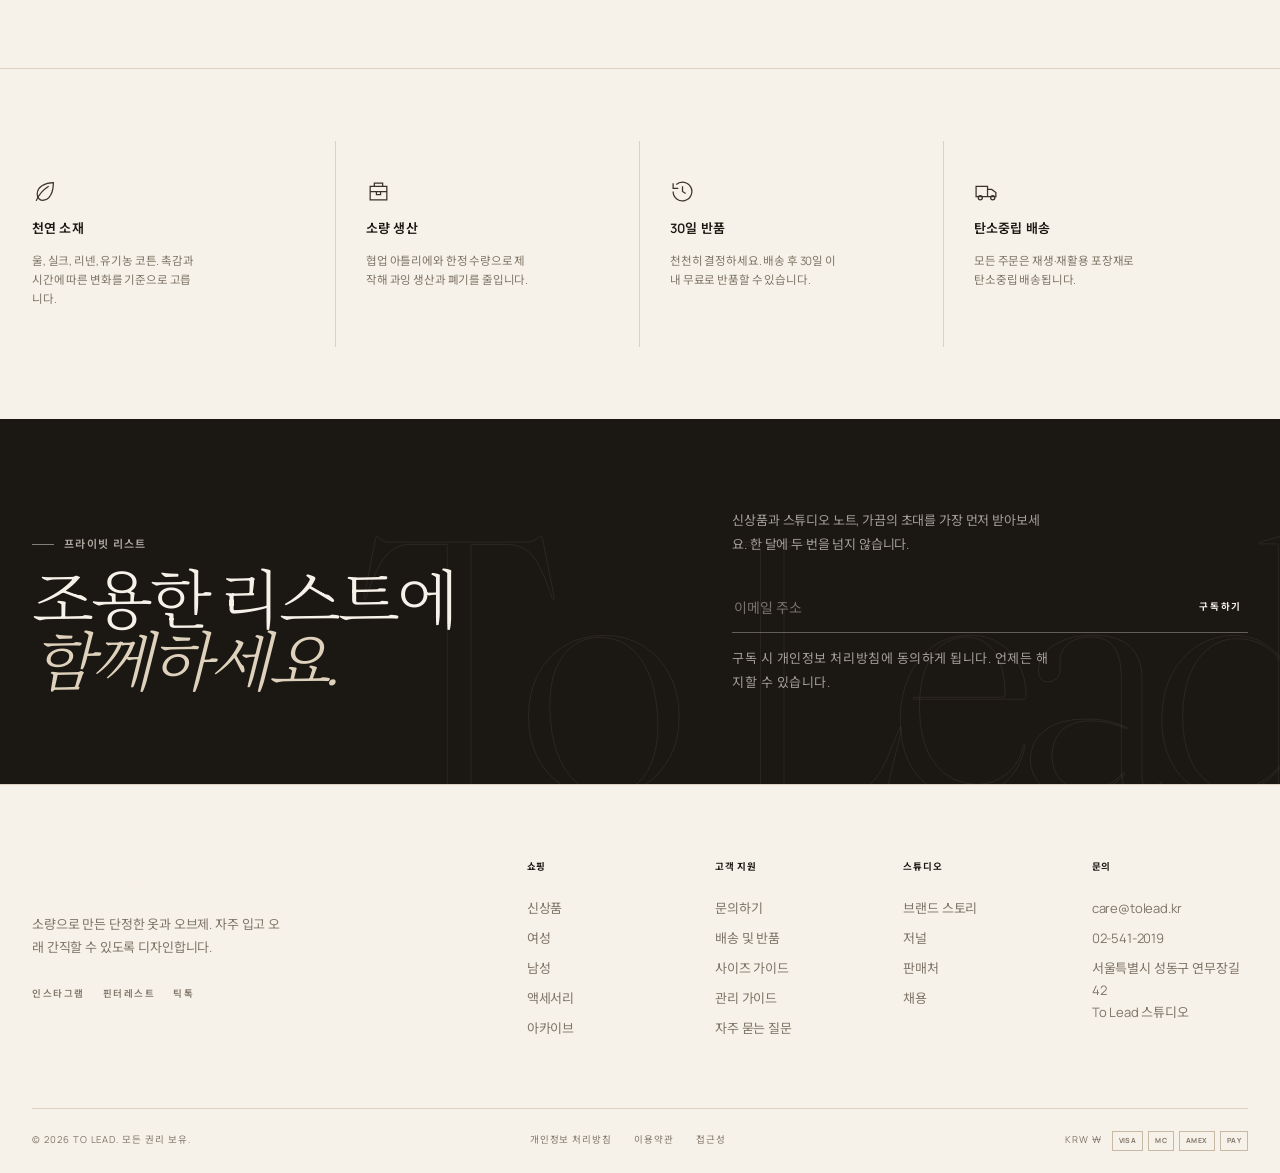
==== commit 5be4f2bf: "feat: add Supabase backend with admin write-through and customer purchase totals" ====
--- a/index.html
+++ b/index.html
@@ -211,6 +211,8 @@
 
   <div id="site-footer"></div>
 
+  <script src="assets/js/config.js"></script>
+  <script src="assets/js/backend.js"></script>
   <script src="assets/js/store.js"></script>
   <script src="assets/js/ui.js"></script>
   <script src="assets/js/home.js"></script>
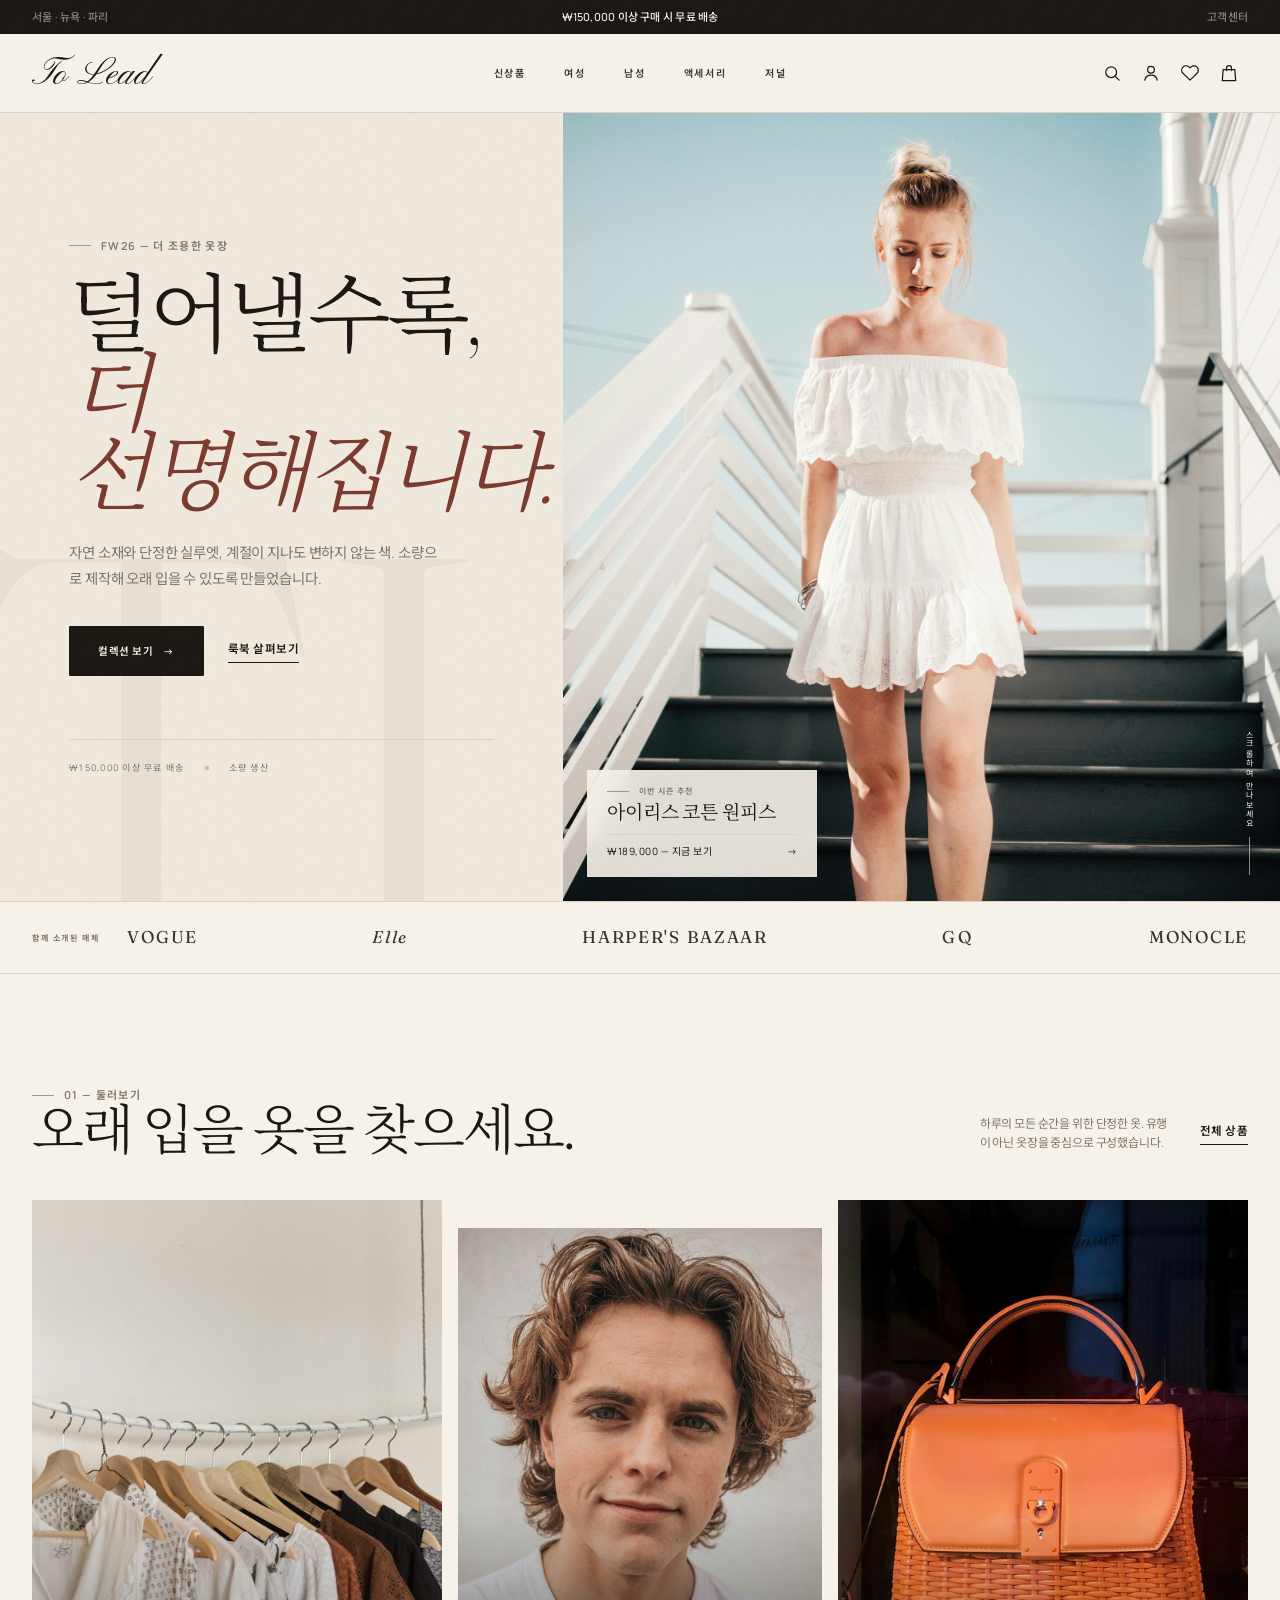
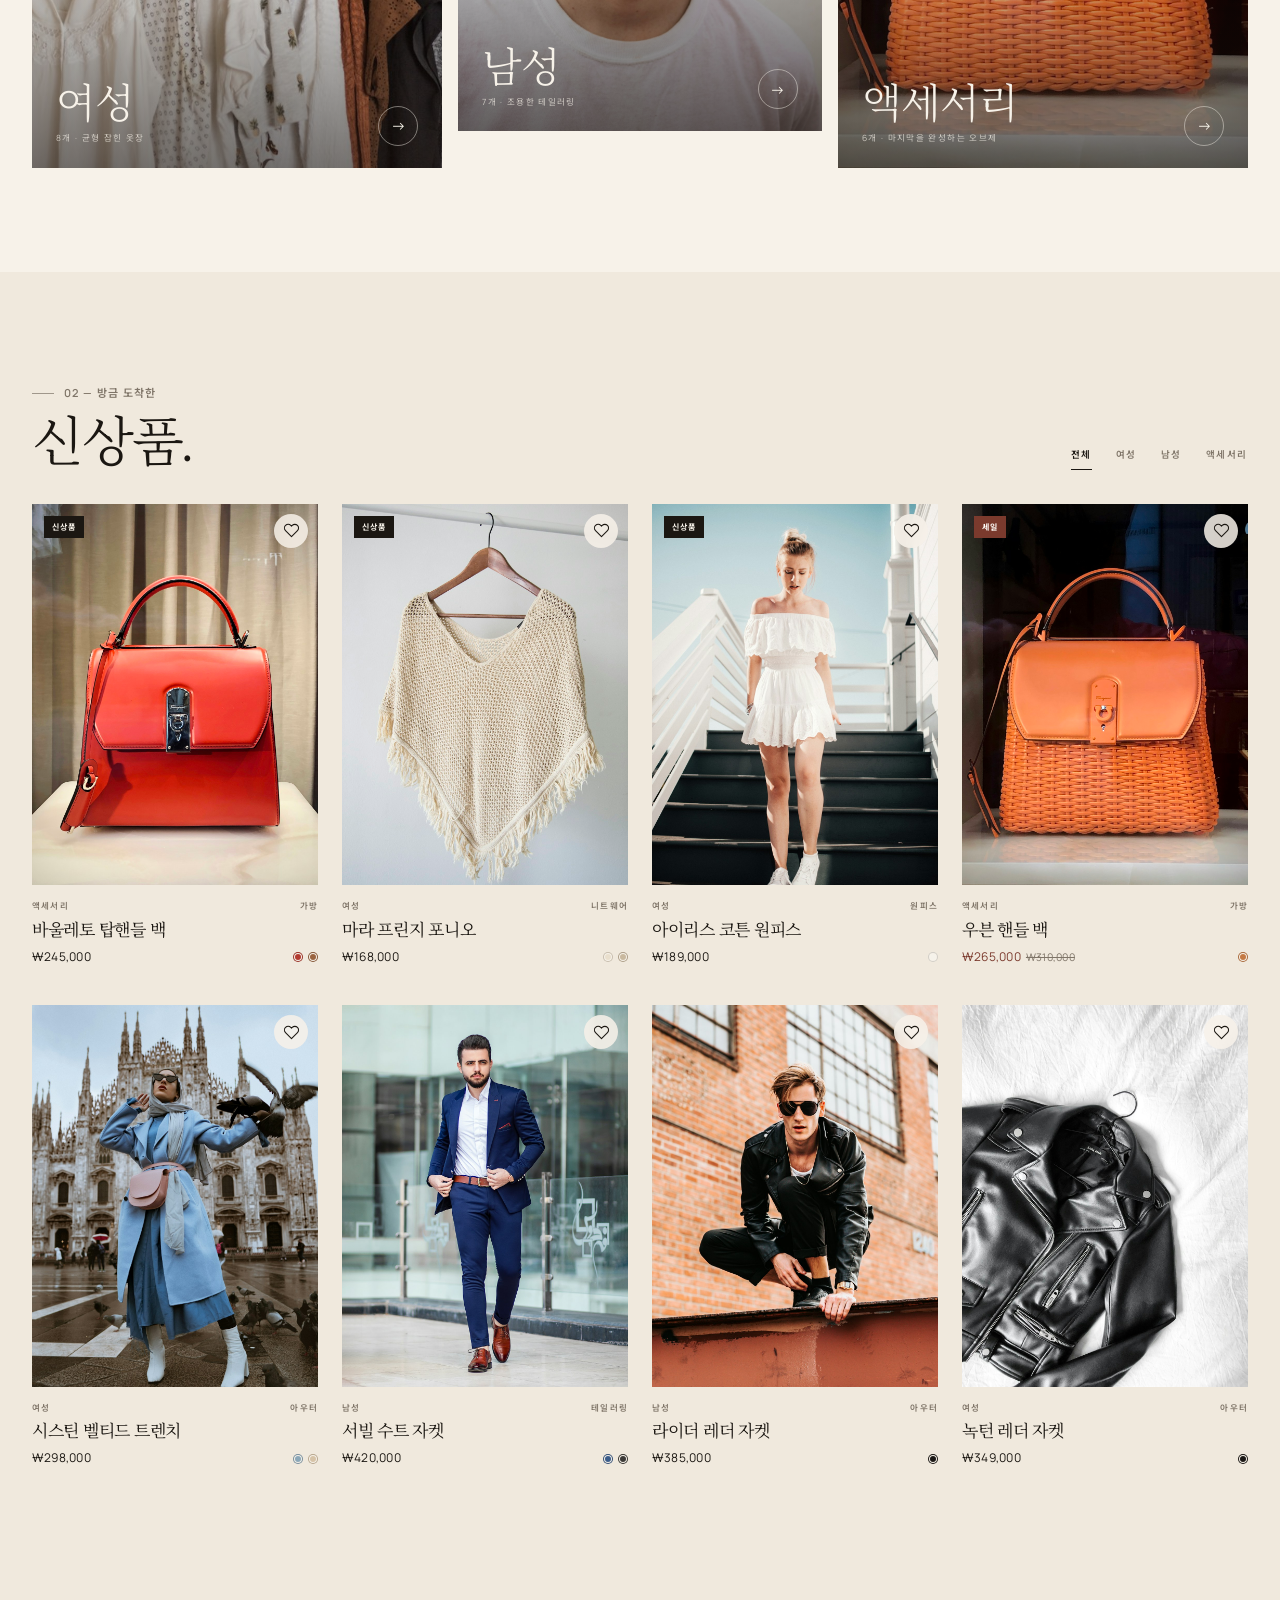
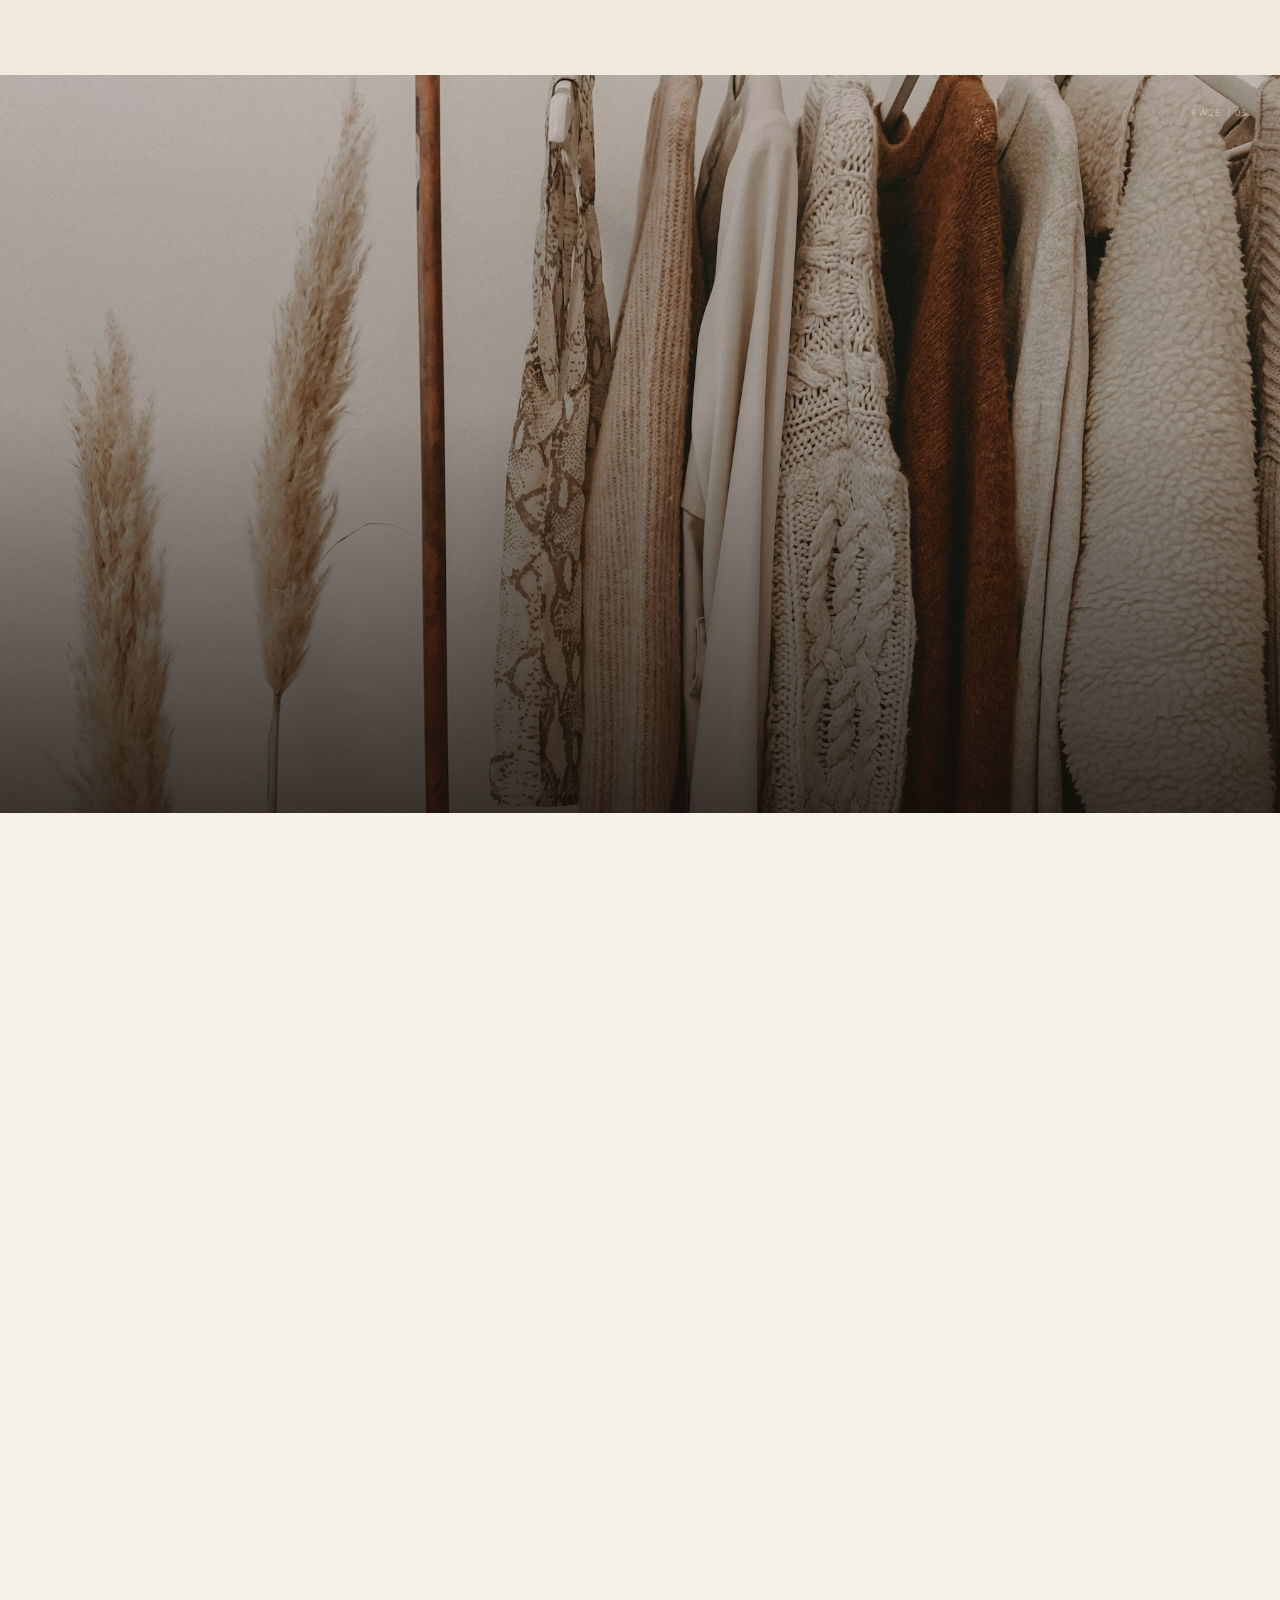
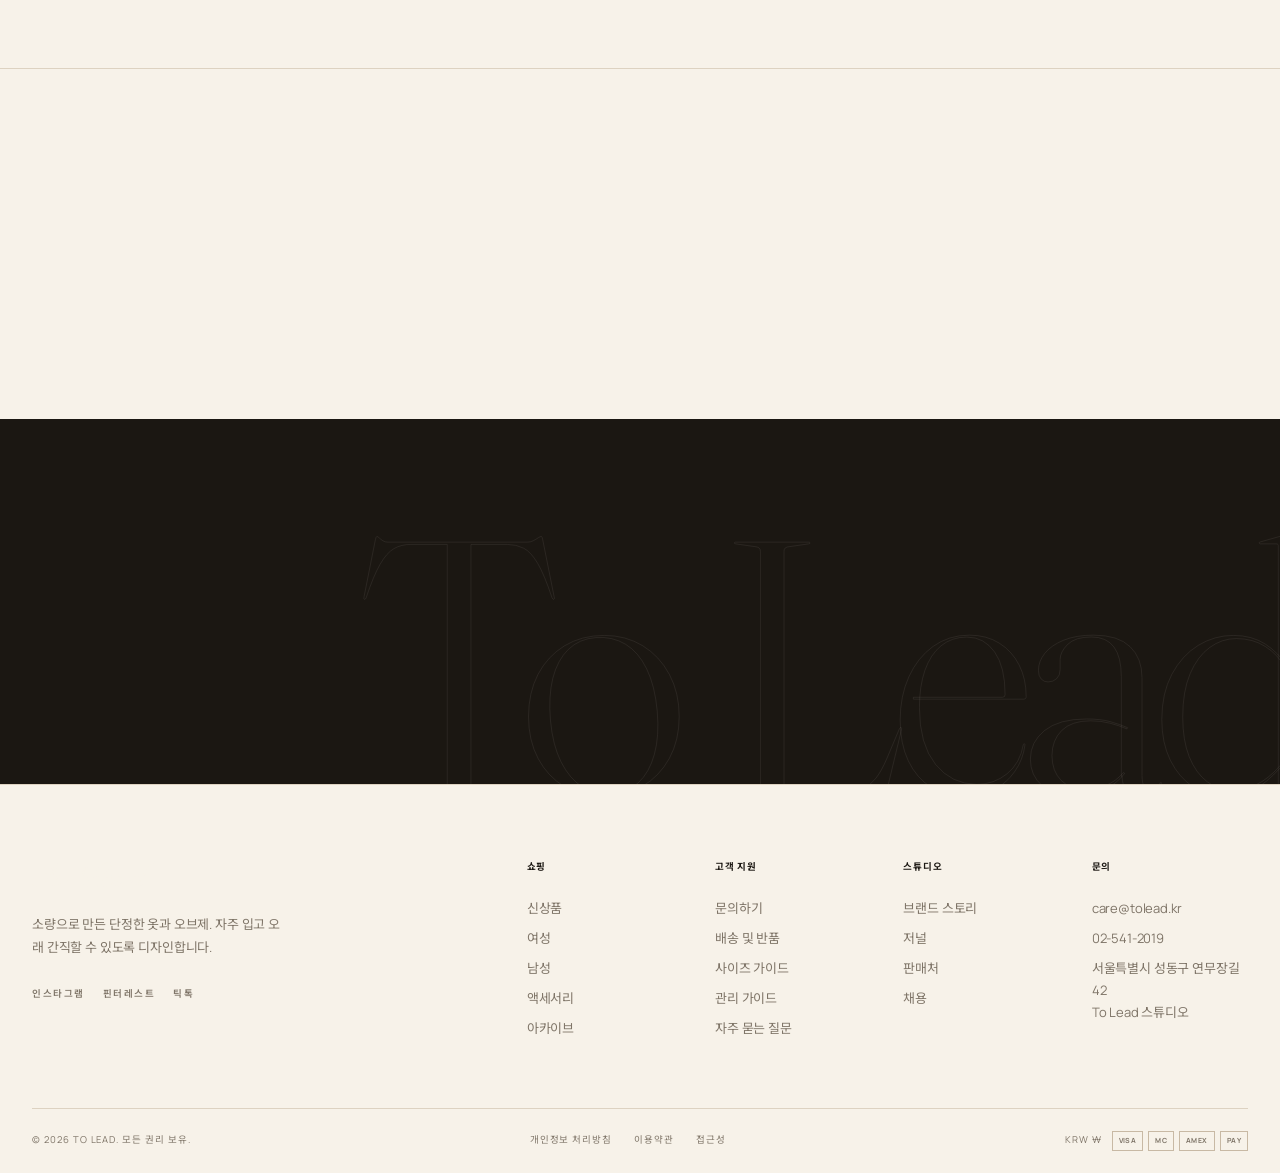
==== commit d07a87df: "ci: deploy the storefront under a private Pages path" ====
--- a/index.html
+++ b/index.html
@@ -4,6 +4,7 @@
   <meta charset="utf-8">
   <meta name="viewport" content="width=device-width, initial-scale=1">
   <meta name="theme-color" content="#f7f2e9">
+  <meta name="robots" content="noindex, nofollow">
   <meta name="description" content="To Lead — 자연 소재와 단정한 실루엣으로 오래 입을 수 있는 옷을 소량 제작합니다.">
   <title>To Lead — 오래 입는 옷</title>
   <link rel="icon" href="assets/favicon.svg" type="image/svg+xml">
